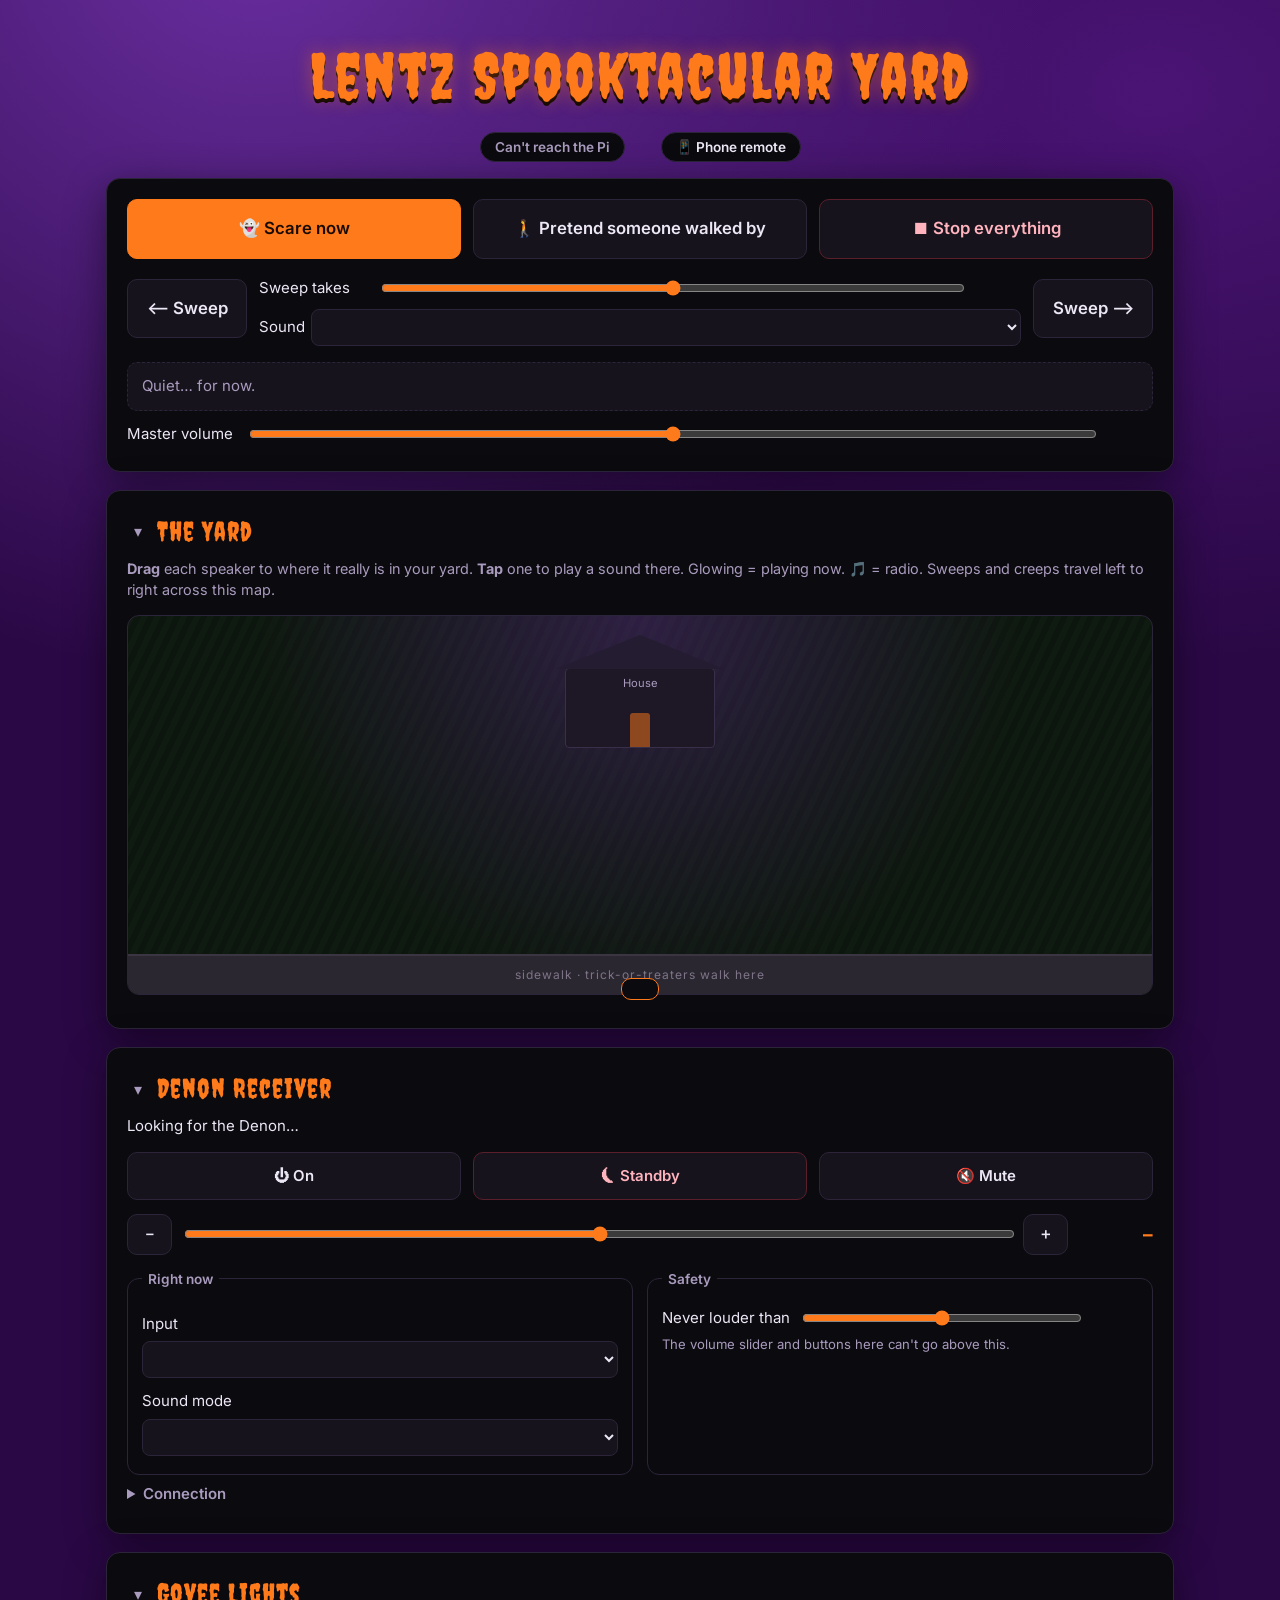
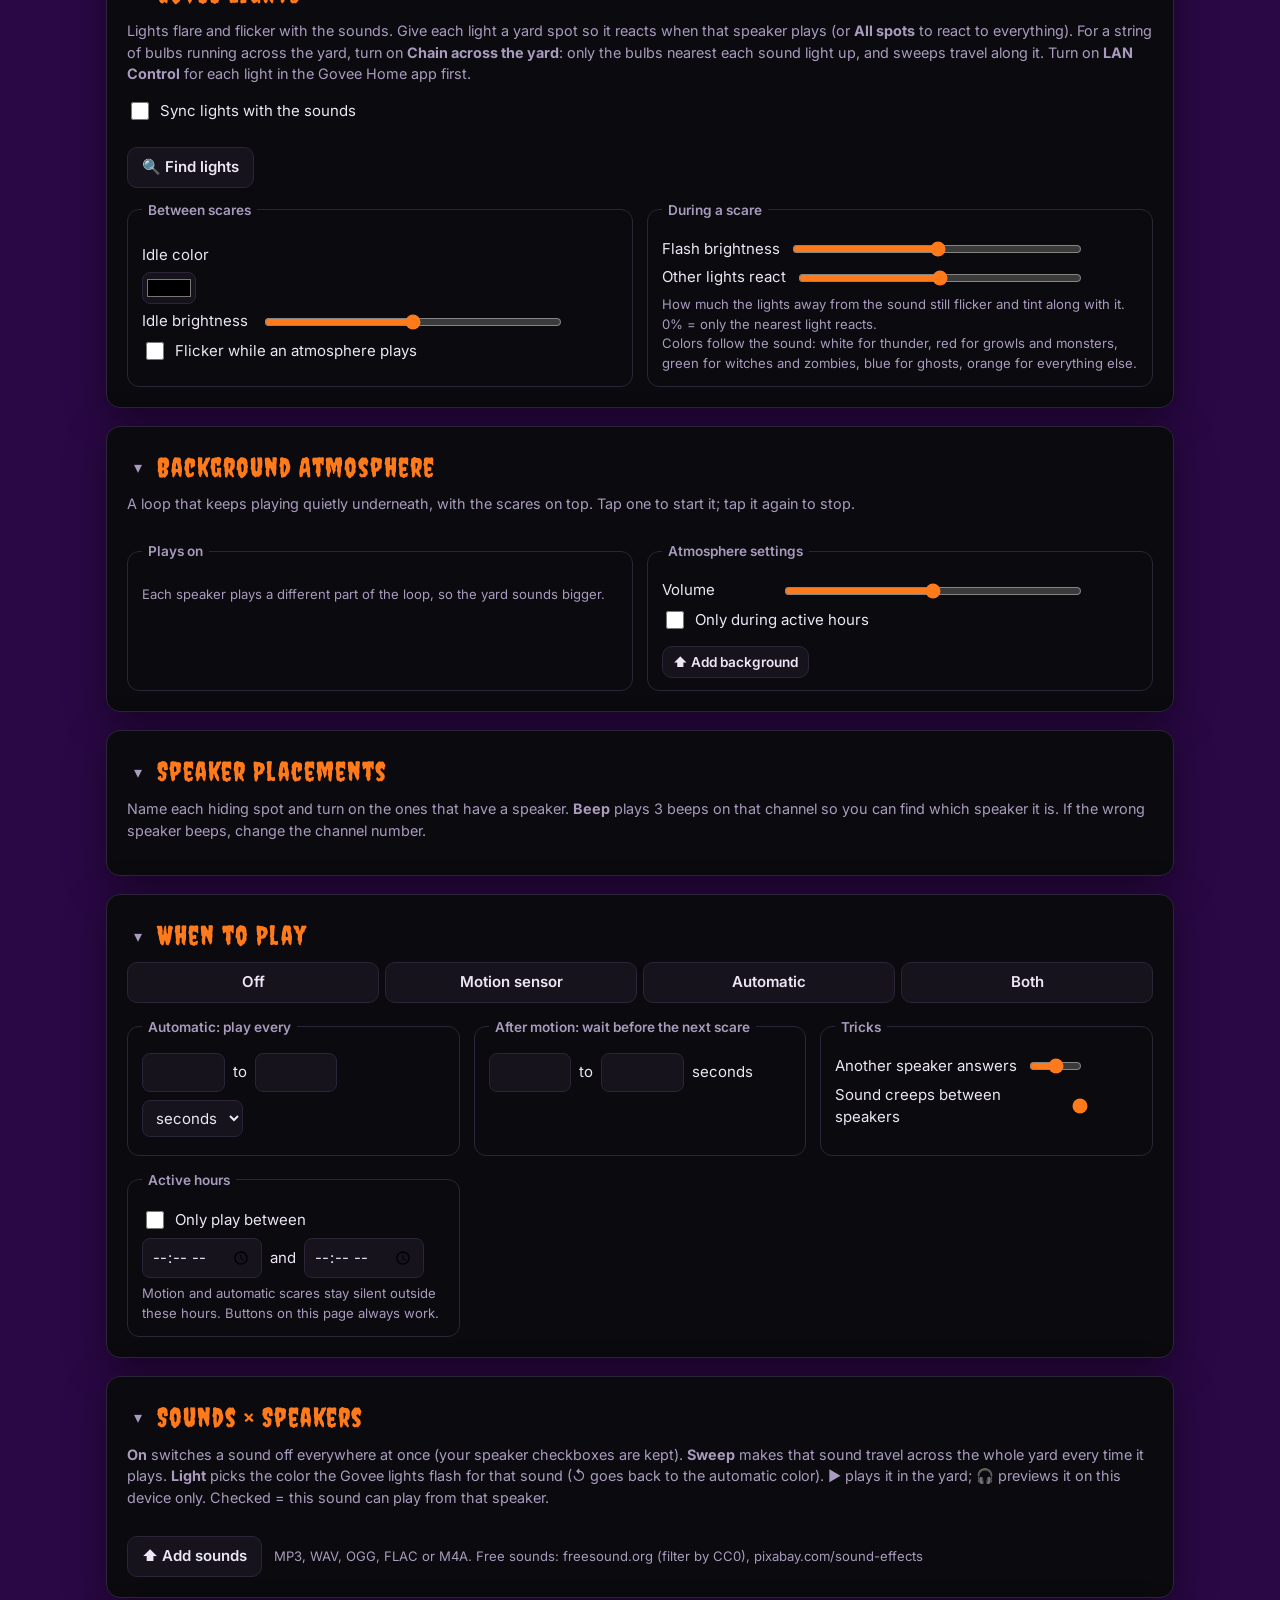
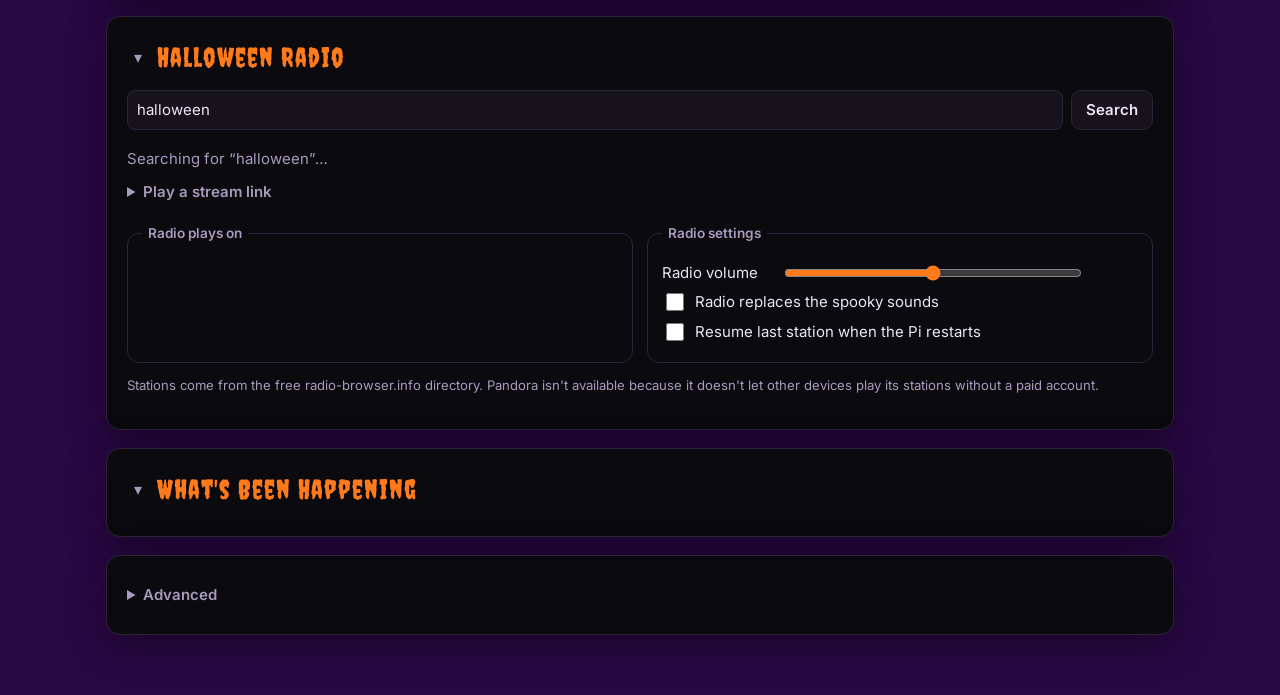
==== static/index.html @ cd88e167 "Lights: every light ripples with each sound; pick a light color per sound - Other lights react (defa" ====
<!doctype html>
<html lang="en">
<head>
<meta charset="utf-8">
<meta name="viewport" content="width=device-width, initial-scale=1">
<meta name="theme-color" content="#2a0845">
<title>Lentz Spooktacular Yard</title>
<meta name="apple-mobile-web-app-capable" content="yes">
<meta name="mobile-web-app-capable" content="yes">
<meta name="apple-mobile-web-app-status-bar-style" content="black-translucent">
<meta name="apple-mobile-web-app-title" content="Spooktacular">
<link rel="manifest" href="/manifest.webmanifest">
<link rel="icon" type="image/png" href="/static/icons/icon-192.png">
<link rel="apple-touch-icon" href="/static/icons/apple-touch-icon.png">
<link rel="preconnect" href="https://fonts.googleapis.com">
<link href="https://fonts.googleapis.com/css2?family=Creepster&family=Inter:wght@400;500;600;700&display=swap" rel="stylesheet">
<link rel="stylesheet" href="/static/style.css">
</head>
<body>
<header class="top">
  <h1>Lentz Spooktacular Yard</h1>
  <div class="status-row">
    <span id="pill" class="pill">Connecting…</span>
    <span id="clock" class="muted"></span>
    <span id="saveState" class="save-state"></span>
    <a href="/remote" class="pill" style="text-decoration:none;color:var(--text)">📱 Phone remote</a>
  </div>
</header>

<main>
  <!-- Big controls -->
  <section class="panel controls">
    <div class="big-buttons">
      <button class="btn big pumpkin" id="scareBtn">👻 Scare now</button>
      <button class="btn big" id="motionBtn">🚶 Pretend someone walked by</button>
      <button class="btn big danger" id="stopBtn">⏹ Stop everything</button>
    </div>
    <div class="sweep-row">
      <button class="btn big" id="sweepRtl" title="One sound travels across every speaker, last to first">⟵ Sweep</button>
      <div class="sweep-opts">
        <label class="slider-row"><span>Sweep takes</span><input type="range" id="sweepSecs" min="2" max="30" step="1"><output id="sweepSecsOut"></output></label>
        <label class="field sweep-sound">Sound <select id="sweepSound"></select></label>
      </div>
      <button class="btn big" id="sweepLtr" title="One sound travels across every speaker, first to last">Sweep ⟶</button>
    </div>
    <div class="now" id="nowPlaying">Quiet… for now.</div>
    <div id="audioError" class="alert hidden"></div>
    <label class="slider-row">
      <span>Master volume</span>
      <input type="range" id="master" min="0" max="1" step="0.01">
      <output id="masterOut"></output>
    </label>
  </section>

  <!-- Yard map -->
  <section class="panel">
    <h2>The Yard</h2>
    <p class="hint"><b>Drag</b> each speaker to where it really is in your yard. <b>Tap</b> one to play a sound there. Glowing = playing now. 🎵 = radio. Sweeps and creeps travel left to right across this map.</p>
    <div class="yard" id="yard">
      <div class="house"><div class="roof"></div><div class="door"></div><span>House</span></div>
      <div class="sidewalk">sidewalk · trick-or-treaters walk here</div>
    </div>
    <p class="muted small" id="sweepOrder"></p>
  </section>

  <!-- Denon -->
  <section class="panel">
    <h2>Denon Receiver</h2>
    <div class="denon-status" id="denonStatus">Looking for the Denon…</div>
    <div class="big-buttons denon-buttons">
      <button class="btn" data-denon="on">⏻ On</button>
      <button class="btn danger" data-denon="standby">⏾ Standby</button>
      <button class="btn" data-denon="mute" id="denonMute">🔇 Mute</button>
    </div>
    <div class="denon-volume">
      <button class="btn" data-denon="nudge" data-value="-2">－</button>
      <input type="range" id="denonVol" min="-80" step="0.5">
      <button class="btn" data-denon="nudge" data-value="2">＋</button>
      <output id="denonVolOut">–</output>
    </div>
    <div class="grid2">
      <fieldset>
        <legend>Right now</legend>
        <label class="field">Input <select id="denonInput"></select></label>
        <label class="field">Sound mode <select id="denonMode"></select></label>
      </fieldset>
      <fieldset>
        <legend>Safety</legend>
        <label class="slider-row"><span>Never louder than</span><input type="range" id="denonMax" min="-60" max="0" step="1"><output id="denonMaxOut"></output></label>
        <div class="muted small">The volume slider and buttons here can't go above this.</div>
      </fieldset>
    </div>
    <details>
      <summary>Connection</summary>
      <div class="radio-search">
        <input type="text" id="denonHost" placeholder="10.42.0.x" spellcheck="false">
        <button class="btn" data-denon="find">🔍 Find Denon</button>
      </div>
      <p class="muted small">The Denon is connected by Ethernet cable to the Pi, which shares its Wi-Fi with it. To turn it on from standby, set the Denon's <b>Network Standby</b> (Setup → Network) to <b>On</b>.</p>
    </details>
  </section>

  <!-- Govee lights -->
  <section class="panel">
    <h2>Govee Lights</h2>
    <p class="hint">Lights flare and flicker with the sounds. Give each light a yard spot so it reacts when that speaker plays (or <b>All spots</b> to react to everything). For a string of bulbs running across the yard, turn on <b>Chain across the yard</b>: only the bulbs nearest each sound light up, and sweeps travel along it. Turn on <b>LAN Control</b> for each light in the Govee Home app first.</p>
    <label class="toggle"><input type="checkbox" id="lightsOn"><span>Sync lights with the sounds</span></label>
    <div class="lights" id="lightsList"></div>
    <button class="btn" id="lightsFind">🔍 Find lights</button>
    <div class="grid2 radio-settings">
      <fieldset>
        <legend>Between scares</legend>
        <label class="field">Idle color <input type="color" id="lightsIdleColor"></label>
        <label class="slider-row"><span>Idle brightness</span><input type="range" id="lightsIdle" min="0" max="100" step="1"><output id="lightsIdleOut"></output></label>
        <label class="toggle"><input type="checkbox" id="lightsFlicker"><span>Flicker while an atmosphere plays</span></label>
      </fieldset>
      <fieldset>
        <legend>During a scare</legend>
        <label class="slider-row"><span>Flash brightness</span><input type="range" id="lightsFlash" min="1" max="100" step="1"><output id="lightsFlashOut"></output></label>
        <label class="slider-row"><span>Other lights react</span><input type="range" id="lightsRipple" min="0" max="1" step="0.05"><output id="lightsRippleOut"></output></label>
        <div class="muted small">How much the lights away from the sound still flicker and tint along with it. 0% = only the nearest light reacts.</div>
        <div class="muted small">Colors follow the sound: white for thunder, red for growls and monsters, green for witches and zombies, blue for ghosts, orange for everything else.</div>
      </fieldset>
    </div>
  </section>

  <!-- Background atmosphere -->
  <section class="panel">
    <h2>Background Atmosphere</h2>
    <p class="hint">A loop that keeps playing quietly underneath, with the scares on top. Tap one to start it; tap it again to stop.</p>
    <div class="atmos" id="atmos"></div>
    <div class="grid2 radio-settings">
      <fieldset>
        <legend>Plays on</legend>
        <div class="chips" id="atmosSpots"></div>
        <div class="muted small">Each speaker plays a different part of the loop, so the yard sounds bigger.</div>
      </fieldset>
      <fieldset>
        <legend>Atmosphere settings</legend>
        <label class="slider-row"><span>Volume</span><input type="range" id="atmosVol" min="0" max="1" step="0.01"><output id="atmosVolOut"></output></label>
        <label class="toggle"><input type="checkbox" id="atmosHours"><span>Only during active hours</span></label>
        <div class="upload">
          <label class="btn small" for="atmosFile">⬆ Add background</label>
          <input type="file" id="atmosFile" accept="audio/*,.wav,.mp3,.ogg,.flac,.m4a" multiple hidden>
        </div>
      </fieldset>
    </div>
  </section>

  <!-- Placements -->
  <section class="panel">
    <h2>Speaker Placements</h2>
    <p class="hint">Name each hiding spot and turn on the ones that have a speaker. <b>Beep</b> plays 3 beeps on that channel so you can find which speaker it is. If the wrong speaker beeps, change the channel number.</p>
    <div class="cards" id="placements"></div>
  </section>

  <!-- Timing -->
  <section class="panel">
    <h2>When to Play</h2>
    <div class="segmented" id="mode">
      <button data-mode="off">Off</button>
      <button data-mode="motion">Motion sensor</button>
      <button data-mode="auto">Automatic</button>
      <button data-mode="both">Both</button>
    </div>
    <p class="hint" id="modeHint"></p>
    <div class="grid2">
      <fieldset>
        <legend>Automatic: play every</legend>
        <div class="range-pair">
          <input type="number" id="autoMin" min="1"> to <input type="number" id="autoMax" min="1">
          <select id="autoUnit"><option value="1">seconds</option><option value="60">minutes</option></select>
        </div>
        <div class="muted small" id="nextAuto"></div>
      </fieldset>
      <fieldset>
        <legend>After motion: wait before the next scare</legend>
        <div class="range-pair">
          <input type="number" id="coolMin" min="1"> to <input type="number" id="coolMax" min="1"> seconds
        </div>
        <div class="muted small" id="sensorInfo"></div>
      </fieldset>
      <fieldset>
        <legend>Tricks</legend>
        <label class="slider-row"><span>Another speaker answers</span><input type="range" id="answer" min="0" max="1" step="0.05"><output id="answerOut"></output></label>
        <label class="slider-row"><span>Sound creeps between speakers</span><input type="range" id="creep" min="0" max="1" step="0.05"><output id="creepOut"></output></label>
      </fieldset>
      <fieldset>
        <legend>Active hours</legend>
        <label class="toggle"><input type="checkbox" id="hoursOn"><span>Only play between</span></label>
        <div class="range-pair"><input type="time" id="hoursStart"> and <input type="time" id="hoursEnd"></div>
        <div class="muted small">Motion and automatic scares stay silent outside these hours. Buttons on this page always work.</div>
      </fieldset>
    </div>
  </section>

  <!-- Sound matrix -->
  <section class="panel">
    <h2>Sounds × Speakers</h2>
    <p class="hint"><b>On</b> switches a sound off everywhere at once (your speaker checkboxes are kept). <b>Sweep</b> makes that sound travel across the whole yard every time it plays. <b>Light</b> picks the color the Govee lights flash for that sound (↺ goes back to the automatic color). ▶ plays it in the yard; 🎧 previews it on this device only. Checked = this sound can play from that speaker.</p>
    <div class="table-wrap"><table class="matrix" id="matrix"></table></div>
    <div class="upload">
      <label class="btn" for="fileInput">⬆ Add sounds</label>
      <input type="file" id="fileInput" accept="audio/*,.wav,.mp3,.ogg,.flac,.m4a" multiple hidden>
      <span class="muted small">MP3, WAV, OGG, FLAC or M4A. Free sounds: freesound.org (filter by CC0), pixabay.com/sound-effects</span>
    </div>
  </section>

  <!-- Radio -->
  <section class="panel">
    <h2>Halloween Radio</h2>
    <div class="radio-now" id="radioNow"></div>
    <div class="radio-search">
      <input type="search" id="radioQuery" placeholder="Search stations, e.g. halloween" value="halloween">
      <button class="btn" id="radioSearchBtn">Search</button>
    </div>
    <div class="chips" id="radioTags"></div>
    <div class="stations" id="stations"></div>
    <details>
      <summary>Play a stream link</summary>
      <div class="radio-search">
        <input type="url" id="radioUrl" placeholder="https://… (an .mp3, .aac or .m3u8 stream link)">
        <button class="btn" id="radioUrlBtn">Play</button>
      </div>
    </details>
    <div class="grid2 radio-settings">
      <fieldset>
        <legend>Radio plays on</legend>
        <div class="chips" id="radioSpots"></div>
      </fieldset>
      <fieldset>
        <legend>Radio settings</legend>
        <label class="slider-row"><span>Radio volume</span><input type="range" id="radioVol" min="0" max="1" step="0.01"><output id="radioVolOut"></output></label>
        <label class="toggle"><input type="checkbox" id="radioOverride"><span>Radio replaces the spooky sounds</span></label>
        <label class="toggle"><input type="checkbox" id="radioAutoplay"><span>Resume last station when the Pi restarts</span></label>
      </fieldset>
    </div>
    <p class="muted small">Stations come from the free radio-browser.info directory. Pandora isn't available because it doesn't let other devices play its stations without a paid account.</p>
  </section>

  <!-- Log -->
  <section class="panel">
    <h2>What's Been Happening</h2>
    <ul class="log" id="log"></ul>
  </section>

  <section class="panel">
    <details>
      <summary>Advanced</summary>
      <label class="field">Audio device <input id="device" spellcheck="false"></label>
      <p class="muted small">Default <code>hdmi:CARD=vc4hdmi0,DEV=0</code> is the Pi 4's HDMI port next to the power port. Use <code>hdmi:CARD=vc4hdmi1,DEV=0</code> for the other HDMI port.</p>
    </details>
  </section>
</main>

<div id="toast" class="toast"></div>
<script src="/static/collapse.js"></script>
<script src="/static/app.js"></script>
</body>
</html>
---- static/style.css ----
:root {
  --purple-1: #2a0845;
  --purple-2: #4a1475;
  --purple-3: #6b2fa3;
  --black: #0b0a0f;
  --black-2: #16131d;
  --line: #2c2438;
  --text: #ece6f5;
  --muted: #a99bbd;
  --pumpkin: #ff7a1a;
  --slime: #9dff5c;
  --blood: #e0334c;
  --radius: 14px;
}

* { box-sizing: border-box; }

html { background: var(--purple-1); }

body {
  margin: 0;
  min-height: 100vh;
  color: var(--text);
  font: 15px/1.5 Inter, system-ui, -apple-system, sans-serif;
  background:
    radial-gradient(ellipse at 20% -10%, var(--purple-3) 0%, transparent 55%),
    radial-gradient(ellipse at 90% 10%, var(--purple-2) 0%, transparent 50%),
    var(--purple-1);
  background-attachment: fixed;
}

.top { text-align: center; padding: 28px 16px 8px; }
h1 {
  font-family: Creepster, "Chiller", fantasy;
  font-weight: 400;
  font-size: clamp(2.2rem, 7vw, 4rem);
  letter-spacing: 2px;
  margin: 0;
  color: var(--pumpkin);
  text-shadow: 0 0 18px rgba(255, 122, 26, .45), 0 4px 0 #000;
}
h2 {
  font-family: Creepster, "Chiller", fantasy;
  font-weight: 400;
  letter-spacing: 1px;
  font-size: 1.7rem;
  margin: 0 0 6px;
  color: var(--pumpkin);
}
.status-row { display: flex; gap: 12px; justify-content: center; align-items: center; margin-top: 8px; }
.pill {
  padding: 4px 14px; border-radius: 999px; font-weight: 600; font-size: .85rem;
  background: var(--black); border: 1px solid var(--line);
}
.pill.armed { color: var(--slime); border-color: var(--slime); box-shadow: 0 0 12px rgba(157, 255, 92, .3); }
.pill.playing { color: var(--pumpkin); border-color: var(--pumpkin); }
.pill.radio { color: #8ad8ff; border-color: #8ad8ff; }
.pill.sleep { color: var(--muted); }

main { max-width: 1100px; margin: 0 auto; padding: 8px 16px 60px; display: grid; gap: 18px; }

.panel {
  background: var(--black);
  border: 1px solid var(--line);
  border-radius: var(--radius);
  padding: 20px;
  box-shadow: 0 10px 40px rgba(0, 0, 0, .45);
  min-width: 0;
}

.hint { color: var(--muted); margin: 0 0 14px; font-size: .9rem; }
.muted { color: var(--muted); }
.small { font-size: .82rem; }
.hidden { display: none !important; }
code { background: var(--black-2); padding: 1px 5px; border-radius: 4px; }

/* Buttons */
.btn, .segmented button, .chip {
  font: inherit; color: var(--text); cursor: pointer;
  background: var(--black-2); border: 1px solid var(--line);
  border-radius: 10px; padding: 8px 14px; font-weight: 600;
  transition: transform .08s, border-color .15s, background .15s;
  display: inline-flex; align-items: center; gap: 6px; justify-content: center;
}
.btn:hover, .chip:hover, .segmented button:hover { border-color: var(--purple-3); }
.btn:active { transform: scale(.97); }
.btn.big { padding: 16px 18px; font-size: 1.05rem; flex: 1 1 200px; }
.btn.pumpkin { background: var(--pumpkin); color: #1a0b00; border-color: var(--pumpkin); }
.btn.pumpkin:hover { background: #ff9140; }
.btn.danger { color: #ffb3bd; border-color: #5a1f2a; }
.btn.small { padding: 5px 10px; font-size: .85rem; }

.big-buttons { display: flex; flex-wrap: wrap; gap: 12px; }
.now {
  margin: 16px 0 12px; padding: 12px 14px; border-radius: 10px;
  background: var(--black-2); border: 1px dashed var(--line); color: var(--muted);
}
.now.on { color: var(--pumpkin); border-color: var(--pumpkin); border-style: solid; }
.alert { padding: 10px 14px; border-radius: 10px; background: #3a0d16; color: #ffc2cb; border: 1px solid var(--blood); margin-bottom: 12px; }

/* Sliders & inputs */
input[type=range] { accent-color: var(--pumpkin); width: 100%; }
.slider-row { display: grid; grid-template-columns: minmax(110px, auto) 1fr 3.2em; align-items: center; gap: 10px; margin: 6px 0; }
.slider-row output { text-align: right; font-variant-numeric: tabular-nums; color: var(--muted); }
input[type=number], input[type=time], input[type=search], input[type=url], input[type=text], select, .field input {
  font: inherit; color: var(--text); background: var(--black-2);
  border: 1px solid var(--line); border-radius: 8px; padding: 7px 9px; min-width: 0;
}
input[type=number] { width: 5.5em; }
input:focus, select:focus { outline: 2px solid var(--purple-3); outline-offset: 1px; }
fieldset { border: 1px solid var(--line); border-radius: 12px; padding: 12px 14px; margin: 0; min-width: 0; }
legend { padding: 0 6px; color: var(--muted); font-weight: 600; font-size: .85rem; }
.range-pair { display: flex; flex-wrap: wrap; align-items: center; gap: 8px; margin: 4px 0 6px; }
.toggle { display: flex; align-items: center; gap: 8px; margin: 6px 0; cursor: pointer; }
.toggle input { accent-color: var(--slime); width: 18px; height: 18px; }
.field { display: grid; gap: 6px; margin: 12px 0 6px; }
.grid2 { display: grid; grid-template-columns: repeat(auto-fit, minmax(280px, 1fr)); gap: 14px; }

.segmented { display: flex; flex-wrap: wrap; gap: 6px; margin: 6px 0 10px; }
.segmented button { flex: 1 1 120px; }
.segmented button.on { background: var(--pumpkin); color: #1a0b00; border-color: var(--pumpkin); }

/* Yard */
.yard {
  position: relative; height: 380px; border-radius: 12px; overflow: hidden;
  background:
    radial-gradient(circle at 50% 0%, rgba(107, 47, 163, .35), transparent 60%),
    repeating-linear-gradient(115deg, #0f1a10 0 6px, #0d160e 6px 12px);
  border: 1px solid var(--line);
}
.house { position: absolute; left: 50%; top: 52px; transform: translateX(-50%); width: 150px; height: 80px;
  background: #1d1726; border: 1px solid #3a2f4a; border-radius: 4px; display: grid; place-items: start center; padding-top: 6px; }
.house span { font-size: .7rem; color: var(--muted); }
.house .roof { position: absolute; top: -34px; left: -10px; right: -10px; height: 34px;
  background: #241c30; clip-path: polygon(50% 0, 100% 100%, 0 100%); }
.house .door { position: absolute; bottom: 0; left: 50%; transform: translateX(-50%); width: 20px; height: 34px; background: var(--pumpkin); opacity: .5; border-radius: 3px 3px 0 0; }
.sidewalk { position: absolute; left: 0; right: 0; bottom: 0; height: 40px; background: #2b2730;
  border-top: 2px solid #3a3540; color: #7d7488; font-size: .75rem; display: grid; place-items: center; letter-spacing: 1px; }
.spot {
  position: absolute; transform: translate(-50%, -50%); width: 92px; text-align: center; cursor: grab;
  touch-action: none; user-select: none; -webkit-user-select: none;
  background: none; border: 0; color: var(--text); font: inherit; padding: 0;
}
.spot .dot {
  width: 46px; height: 46px; margin: 0 auto 4px; border-radius: 50%;
  display: grid; place-items: center; font-weight: 700; font-size: 1.1rem;
  background: var(--black); border: 2px solid var(--purple-3); transition: box-shadow .2s, border-color .2s;
}
.spot .label { font-size: .78rem; line-height: 1.2; text-shadow: 0 1px 2px #000; }
.spot.off { opacity: .35; }
.spot.dragging { cursor: grabbing; z-index: 5; }
.spot.dragging .dot { border-color: var(--slime); box-shadow: 0 0 16px rgba(157, 255, 92, .5); }
.spot.playing .dot { border-color: var(--pumpkin); color: var(--pumpkin); animation: glow 0.9s ease-in-out infinite alternate; }
.spot.radio .dot::after { content: "🎵"; position: absolute; font-size: .8rem; transform: translate(18px, -18px); }
@keyframes glow { from { box-shadow: 0 0 8px var(--pumpkin); } to { box-shadow: 0 0 28px 6px var(--pumpkin); } }

/* Placement cards */
.cards { display: grid; grid-template-columns: repeat(auto-fill, minmax(230px, 1fr)); gap: 12px; }
.card { background: var(--black-2); border: 1px solid var(--line); border-radius: 12px; padding: 12px; display: grid; gap: 8px; }
.card.off { opacity: .6; }
.card.playing { border-color: var(--pumpkin); }
.card-head { display: flex; align-items: center; gap: 8px; }
.card-head .num { width: 26px; height: 26px; flex: none; border-radius: 50%; display: grid; place-items: center;
  background: var(--purple-2); font-weight: 700; font-size: .85rem; }
.card-head input { flex: 1; font-weight: 600; }
.card .meta { display: flex; align-items: center; justify-content: space-between; gap: 8px; font-size: .82rem; color: var(--muted); }
.card .meta select { padding: 4px 6px; }
.card .actions { display: flex; gap: 6px; }
.card .actions .btn { flex: 1; }

/* Matrix */
.table-wrap { overflow-x: auto; }
.matrix { border-collapse: collapse; width: 100%; min-width: 560px; }
.matrix th, .matrix td { padding: 7px 6px; border-bottom: 1px solid var(--line); text-align: center; }
.matrix th { font-size: .75rem; color: var(--muted); font-weight: 600; vertical-align: bottom; }
.matrix th.off { opacity: .45; }
.matrix td.name { text-align: left; white-space: nowrap; }
.matrix td.name small { color: var(--muted); margin-left: 4px; }
.matrix input { accent-color: var(--pumpkin); width: 18px; height: 18px; cursor: pointer; }
.matrix tr.playing td.name { color: var(--pumpkin); }
.matrix tr.sound-off td.name { color: var(--muted); text-decoration: line-through; }
.matrix tr.sound-off td:not(.name):not(.onoff) { opacity: .3; }

/* on/off switch */
.switch { position: relative; display: inline-block; width: 40px; height: 22px; cursor: pointer; vertical-align: middle; }
.switch input { position: absolute; opacity: 0; width: 100%; height: 100%; margin: 0; cursor: pointer; }
.switch span { position: absolute; inset: 0; border-radius: 999px; background: #3a2f4a; transition: background .15s; pointer-events: none; }
.switch span::after { content: ""; position: absolute; top: 3px; left: 3px; width: 16px; height: 16px; border-radius: 50%; background: #cfc6dc; transition: transform .15s; }
.switch input:checked + span { background: var(--slime); }
.switch.sweep input:checked + span { background: var(--pumpkin); }
.matrix .light-color { white-space: nowrap; }
.matrix .light-color input[type=color] { width: 34px; height: 24px; padding: 1px; vertical-align: middle; cursor: pointer; }
.matrix .reset-color { font-size: .9rem; padding: 0 4px; }
.switch input:checked + span::after { transform: translateX(18px); background: #10200a; }
.switch input:focus-visible + span { outline: 2px solid var(--purple-3); outline-offset: 2px; }
.icon-btn { background: none; border: 0; color: var(--muted); cursor: pointer; font-size: 1rem; padding: 2px 6px; }
.icon-btn:hover { color: var(--text); }
.preview-btn.previewing { color: var(--slime); text-shadow: 0 0 8px rgba(157, 255, 92, .7); opacity: 1 !important; }
.atmos-tile .pv { position: absolute; top: 4px; left: 6px; font-size: .85rem; opacity: .6; cursor: pointer; }
.atmos-tile .pv:hover { opacity: 1; }
.upload { display: flex; flex-wrap: wrap; align-items: center; gap: 12px; margin-top: 14px; }

/* Radio */
.radio-now { margin-bottom: 12px; }
.radio-now .live { display: flex; flex-wrap: wrap; align-items: center; gap: 10px; padding: 12px 14px; border-radius: 10px;
  background: #0d1a24; border: 1px solid #275a7a; color: #bfe9ff; }
.radio-now .live b { flex: 1; min-width: 160px; }
.radio-search { display: flex; gap: 8px; margin: 8px 0; }
.radio-search input { flex: 1; }
.chips { display: flex; flex-wrap: wrap; gap: 6px; margin: 6px 0; }
.chip { padding: 4px 12px; border-radius: 999px; font-size: .85rem; font-weight: 500; }
.chip.on { background: var(--purple-2); border-color: var(--purple-3); }
.stations { display: grid; gap: 6px; margin: 10px 0; max-height: 340px; overflow-y: auto; }
.station { display: flex; align-items: center; gap: 10px; padding: 8px 10px; border-radius: 10px; background: var(--black-2); border: 1px solid var(--line); }
.station .info { flex: 1; min-width: 0; }
.station .info b { display: block; overflow: hidden; text-overflow: ellipsis; white-space: nowrap; }
.station .info span { display: block; font-size: .75rem; color: var(--muted); overflow: hidden; text-overflow: ellipsis; white-space: nowrap; }
details summary { cursor: pointer; color: var(--muted); font-weight: 600; margin: 8px 0; }
.radio-settings { margin-top: 12px; }

.save-state { font-size: .82rem; color: var(--slime); opacity: 0; transition: opacity .3s; }
.save-state.show { opacity: 1; }
.save-state.bad { color: #ffb3bd; }

/* Collapsible sections */
h2.collapsible { cursor: pointer; display: flex; align-items: center; gap: 8px; user-select: none; -webkit-user-select: none; }
.collapse-toggle {
  flex: none; width: 22px; height: 22px; padding: 0; border: 0; background: none; cursor: pointer;
  color: var(--muted); font: 700 1rem/1 Inter, system-ui, sans-serif; transition: transform .15s;
}
.collapse-toggle::before { content: "▾"; }
.panel.collapsed .collapse-toggle { transform: rotate(-90deg); }
.panel.collapsed .panel-body { display: none; }
.panel.collapsed h2, .panel.collapsed .r-head { margin-bottom: 0; }

/* Sweep */
.sweep-row { display: grid; grid-template-columns: auto 1fr auto; gap: 12px; align-items: center; margin-top: 12px; }
.sweep-row .btn.big { flex: none; min-width: 120px; }
.sweep-opts { display: grid; gap: 4px; min-width: 0; }
.sweep-sound { grid-template-columns: auto 1fr; align-items: center; margin: 0; }
@media (max-width: 600px) {
  .sweep-row { grid-template-columns: 1fr 1fr; }
  .sweep-opts { grid-column: 1 / -1; grid-row: 1; }
}

/* Govee lights */
.lights { display: grid; gap: 8px; margin: 12px 0; }
.light-row { display: grid; grid-template-columns: auto 1fr auto auto auto; gap: 10px; align-items: center;
  padding: 10px 12px; border-radius: 10px; background: var(--black-2); border: 1px solid var(--line); }
.light-row .bulb { font-size: 1.3rem; }
.light-row .meta { font-size: .75rem; color: var(--muted); }
.light-row input[type=text] { width: 100%; font-weight: 600; }
.light-row.off { opacity: .5; }
.light-row .chain-opts { grid-column: 1 / -1; display: grid; gap: 4px; font-size: .88rem; }
.light-row .chain-detail { display: flex; flex-wrap: wrap; gap: 14px; align-items: center; padding-left: 26px; }
.light-row .chain-detail input[type=number] { width: 4.5em; }
.light-row select:disabled { opacity: .4; }
input[type=color] { width: 54px; height: 32px; padding: 2px; border-radius: 8px; border: 1px solid var(--line); background: var(--black-2); }
@media (max-width: 600px) {
  .light-row { grid-template-columns: auto 1fr auto; }
  .light-row select { grid-column: 2 / -1; }
}

/* Background atmosphere */
.atmos { display: grid; grid-template-columns: repeat(auto-fill, minmax(140px, 1fr)); gap: 10px; }
.atmos-tile {
  position: relative; display: grid; gap: 4px; place-items: center; text-align: center;
  padding: 16px 8px; min-height: 104px; border-radius: 12px; cursor: pointer;
  background: var(--black-2); border: 1px solid var(--line); color: var(--text); font: inherit; font-weight: 600;
}
.atmos-tile .ico { font-size: 2rem; line-height: 1; }
.atmos-tile:hover { border-color: var(--purple-3); }
.atmos-tile.on { border-color: var(--slime); box-shadow: 0 0 18px rgba(157, 255, 92, .25); }
.atmos-tile.on::after { content: "● playing"; font-size: .7rem; color: var(--slime); font-weight: 600; }
.atmos-tile.waiting::after { content: "waiting for active hours"; font-size: .7rem; color: var(--muted); font-weight: 500; }
.atmos-tile .del { position: absolute; top: 4px; right: 6px; font-size: .8rem; opacity: 0; }
.atmos-tile:hover .del { opacity: .7; }

/* Denon */
.denon-status { display: flex; flex-wrap: wrap; gap: 8px; margin: 4px 0 14px; }
.denon-status .tag { padding: 4px 12px; border-radius: 999px; background: var(--black-2); border: 1px solid var(--line); font-size: .85rem; }
.denon-status .tag.good { color: var(--slime); border-color: rgba(157, 255, 92, .5); }
.denon-status .tag.bad { color: #ffb3bd; border-color: #5a1f2a; }
.denon-buttons .btn { flex: 1 1 120px; padding: 12px; }
.denon-volume { display: grid; grid-template-columns: auto 1fr auto 5em; gap: 10px; align-items: center; margin: 14px 0; }
.denon-volume output { text-align: right; font-size: 1.2rem; font-weight: 700; color: var(--pumpkin); font-variant-numeric: tabular-nums; }
.field select { font: inherit; }

/* Log */
.log { list-style: none; margin: 0; padding: 0; max-height: 260px; overflow-y: auto; font-size: .88rem; }
.log li { padding: 5px 0; border-bottom: 1px solid var(--black-2); display: flex; gap: 10px; }
.log time { color: var(--muted); font-variant-numeric: tabular-nums; flex: none; }

.toast { position: fixed; left: 50%; bottom: 20px; transform: translate(-50%, 120px); background: var(--black);
  border: 1px solid var(--pumpkin); color: var(--text); padding: 10px 18px; border-radius: 10px; transition: transform .25s; z-index: 10; max-width: calc(100% - 32px); }
.toast.show { transform: translate(-50%, 0); }

@media (max-width: 600px) {
  .panel { padding: 16px; }
  .yard { height: 420px; }
  .spot { width: 74px; }
  .spot .dot { width: 40px; height: 40px; }
  .slider-row { grid-template-columns: 1fr 3em; }
  .slider-row span { grid-column: 1 / -1; }
}
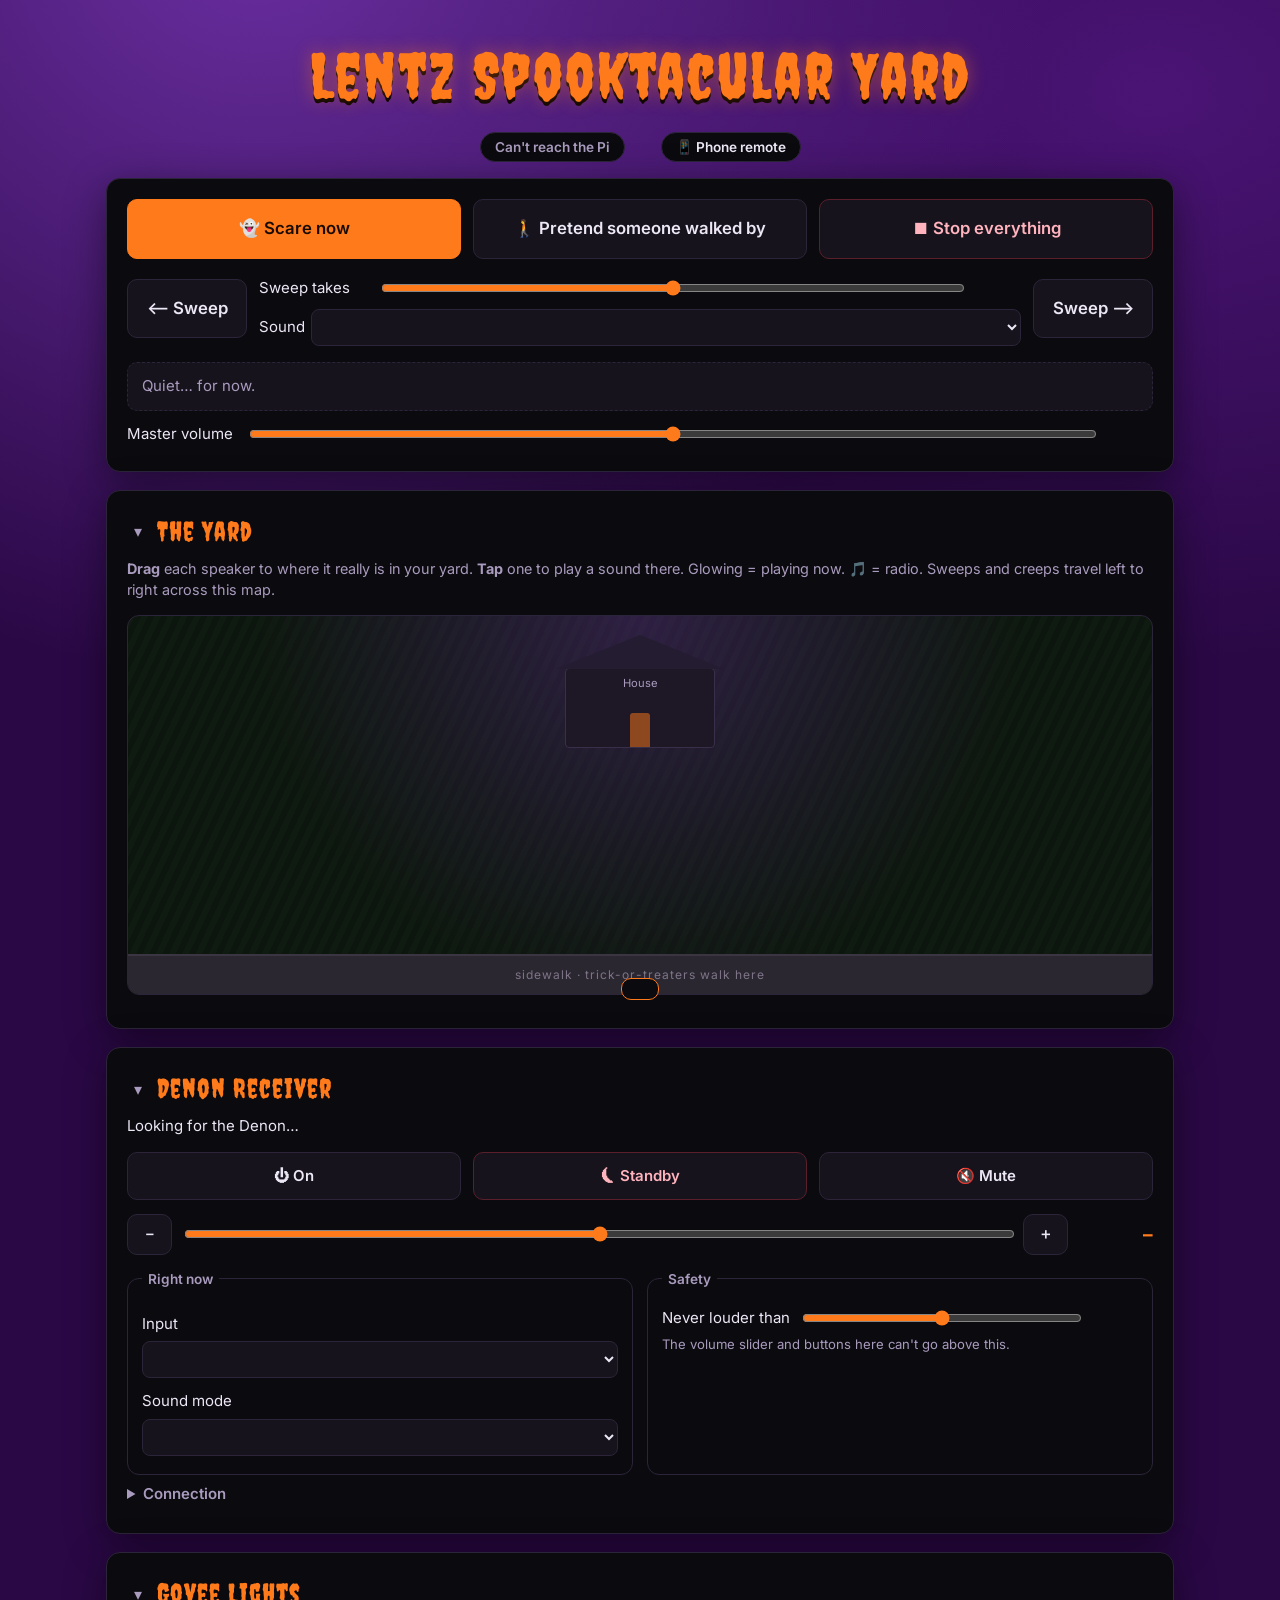
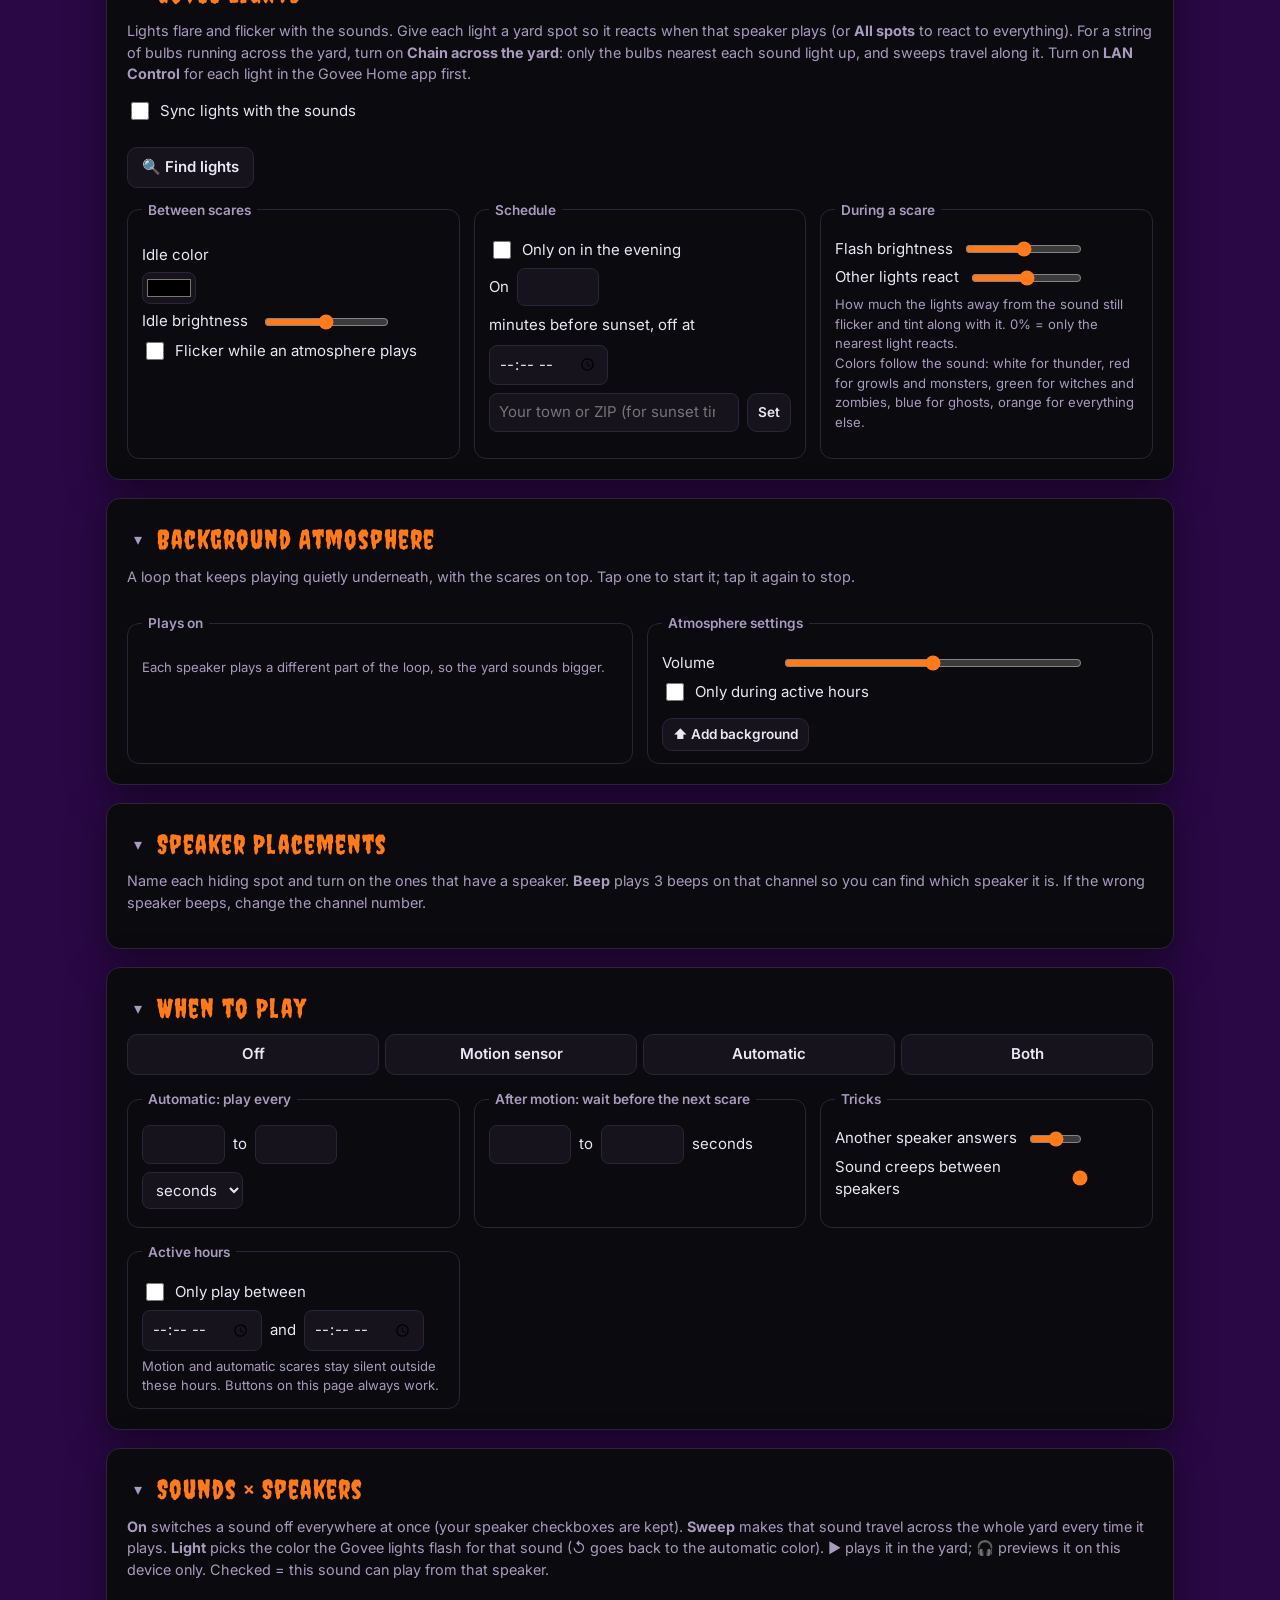
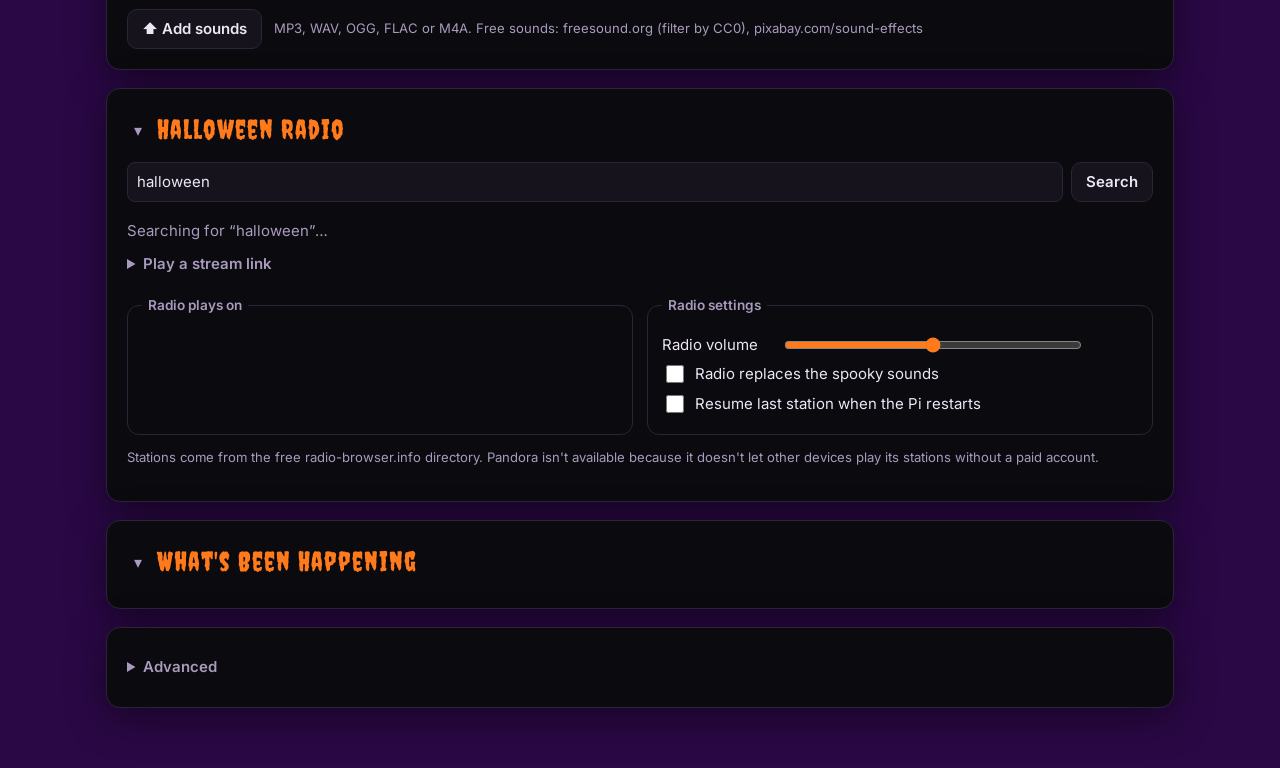
==== commit c5133014: "Lights schedule: on before sunset, off at a set time - sun.py: local sunset times (NOAA sunrise equa" ====
--- a/static/index.html
+++ b/static/index.html
@@ -114,6 +114,17 @@
         <label class="slider-row"><span>Idle brightness</span><input type="range" id="lightsIdle" min="0" max="100" step="1"><output id="lightsIdleOut"></output></label>
         <label class="toggle"><input type="checkbox" id="lightsFlicker"><span>Flicker while an atmosphere plays</span></label>
       </fieldset>
+      <fieldset class="lights-schedule">
+        <legend>Schedule</legend>
+        <label class="toggle"><input type="checkbox" id="lightsSched"><span>Only on in the evening</span></label>
+        <div class="range-pair">On <input type="number" id="lightsBefore" min="-180" max="300"> minutes before sunset, off at <input type="time" id="lightsOff"></div>
+        <div class="radio-search">
+          <input type="search" id="lightsPlace" placeholder="Your town or ZIP (for sunset times)">
+          <button class="btn small" id="lightsPlaceBtn">Set</button>
+        </div>
+        <div class="chips" id="lightsPlaces"></div>
+        <div class="muted small" id="lightsSchedInfo"></div>
+      </fieldset>
       <fieldset>
         <legend>During a scare</legend>
         <label class="slider-row"><span>Flash brightness</span><input type="range" id="lightsFlash" min="1" max="100" step="1"><output id="lightsFlashOut"></output></label>
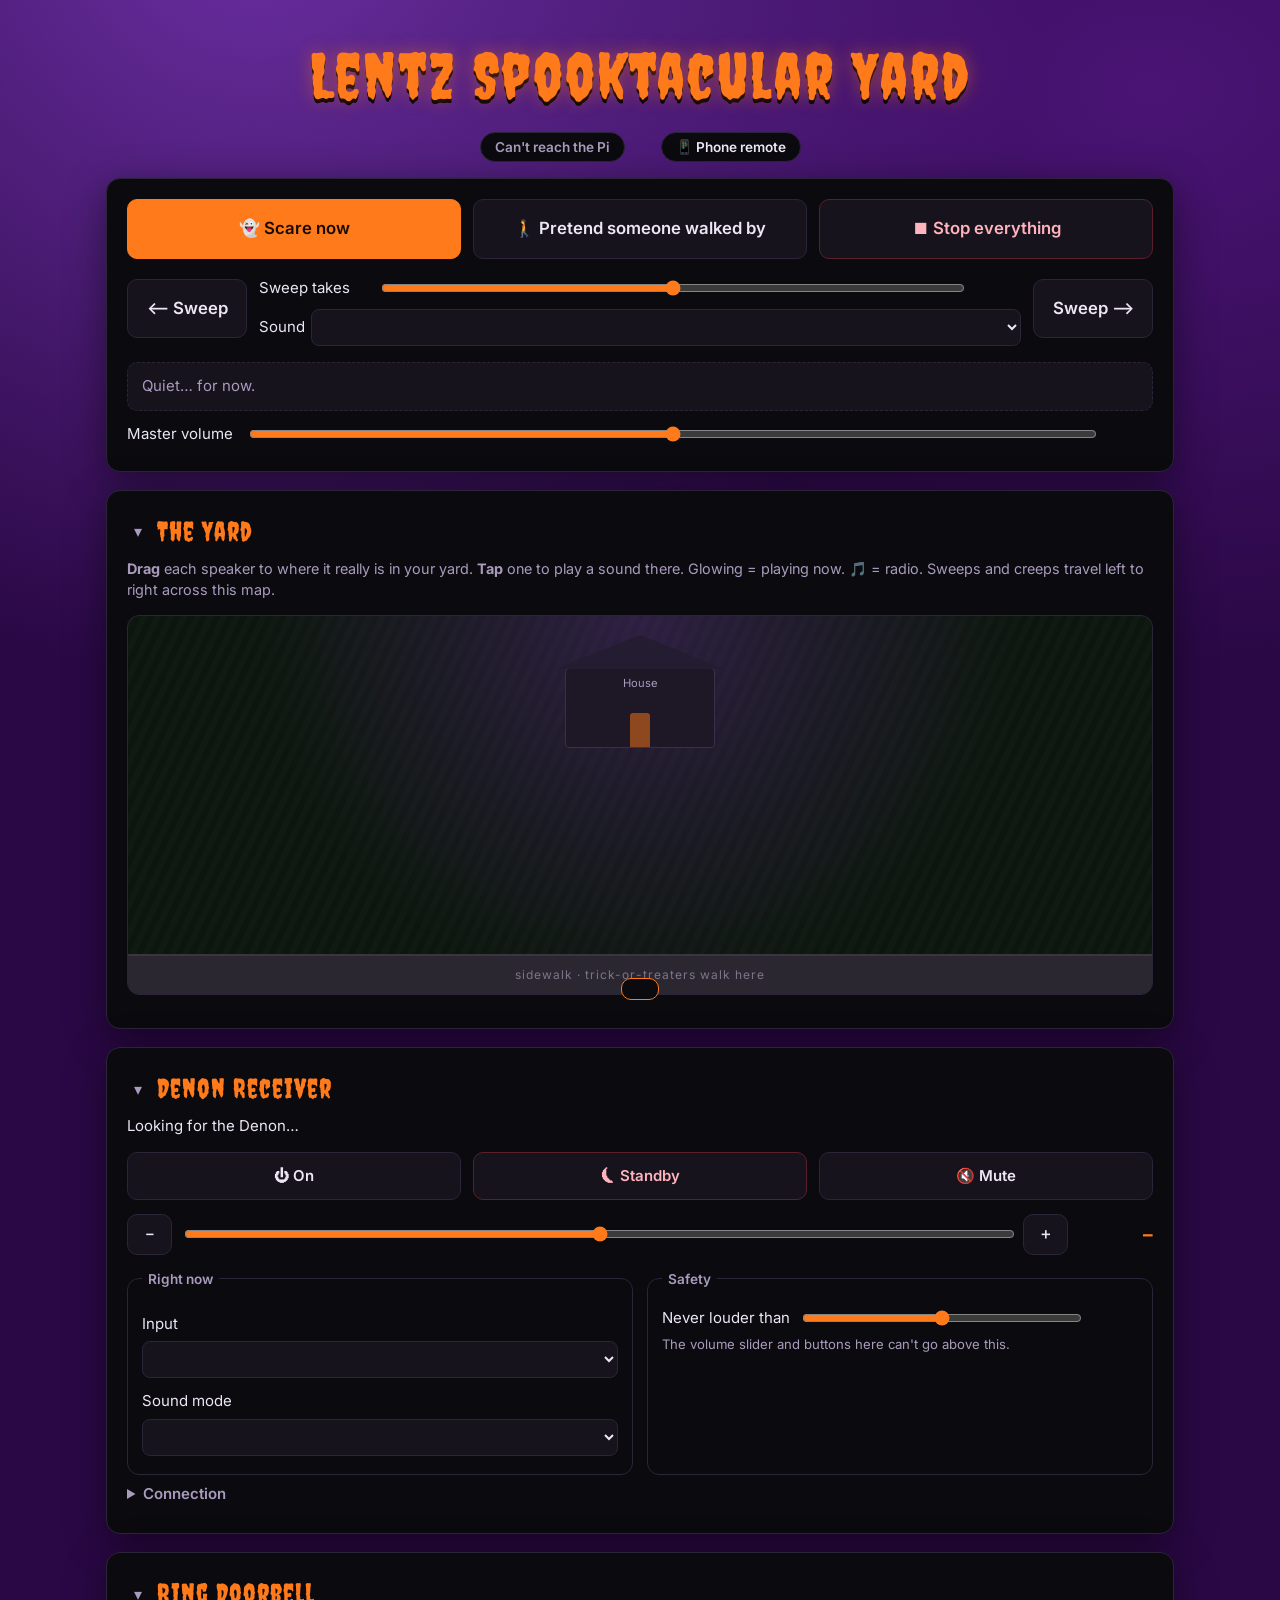
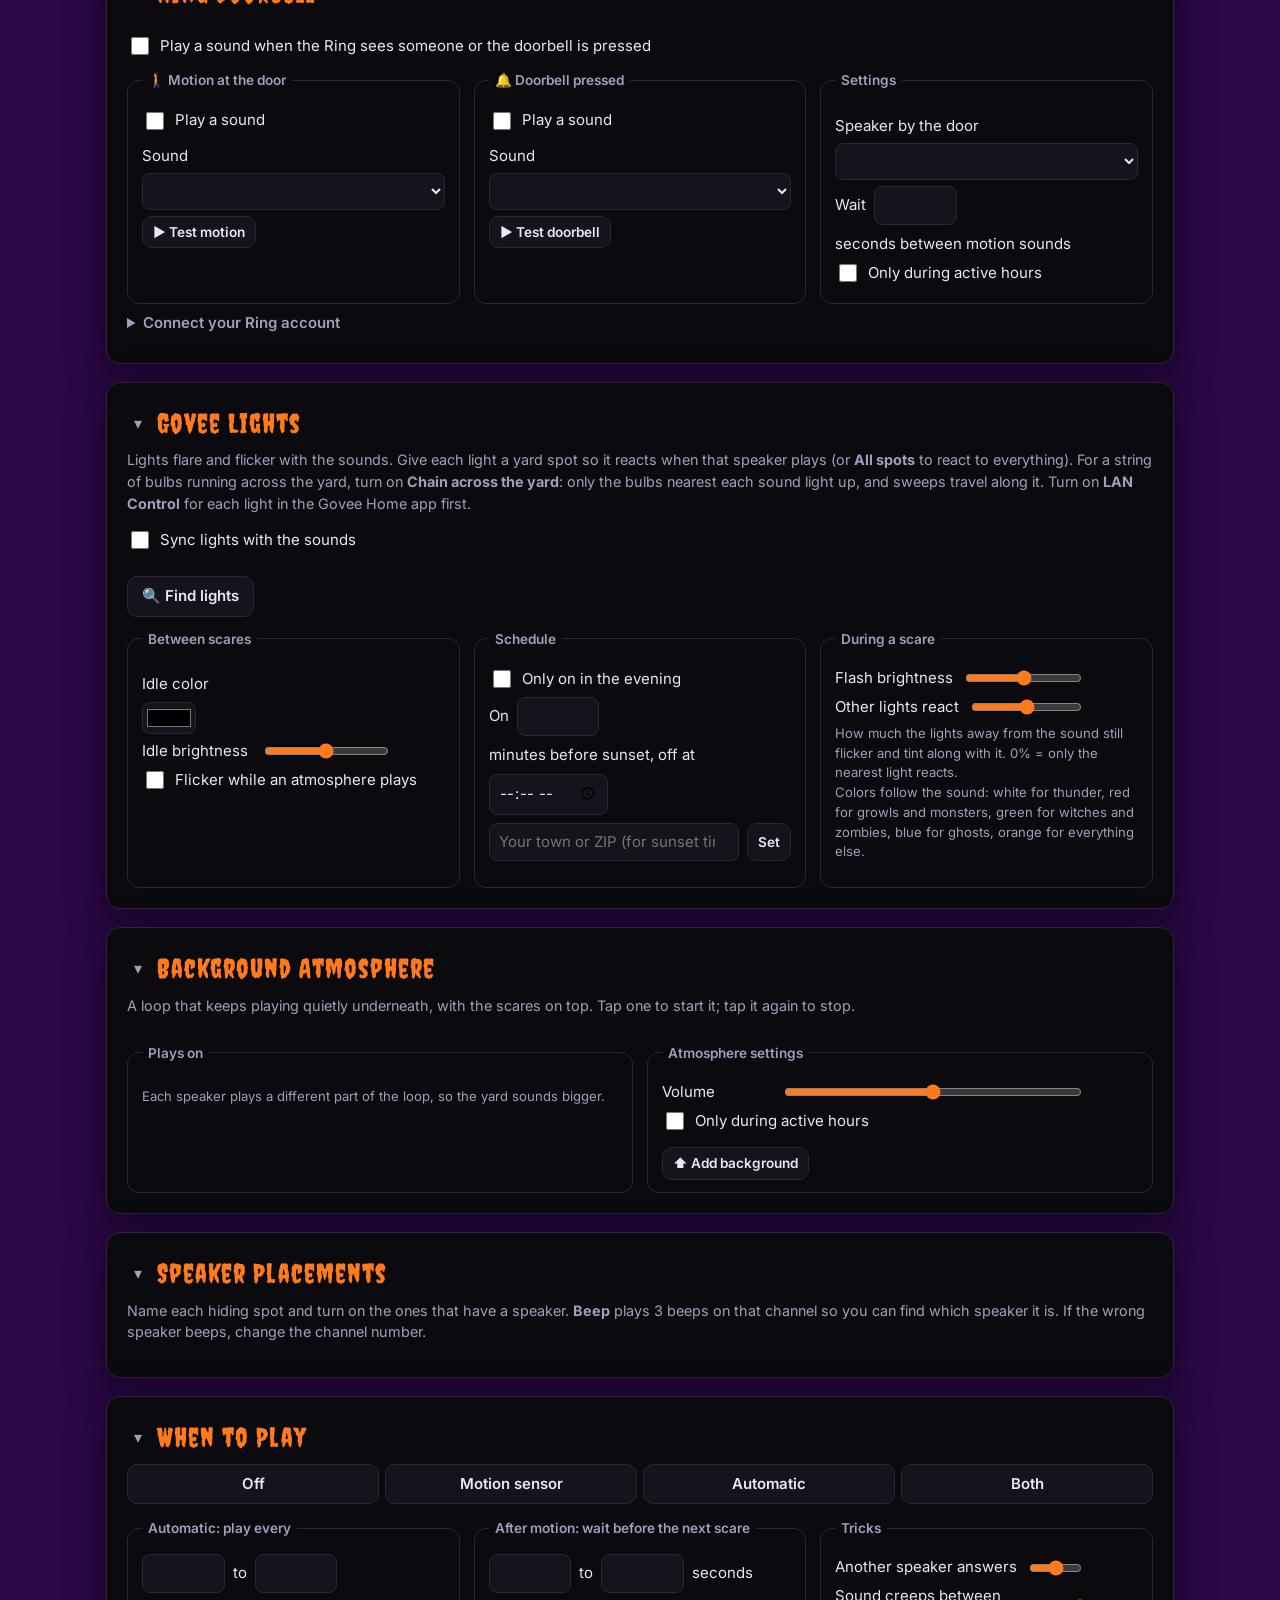
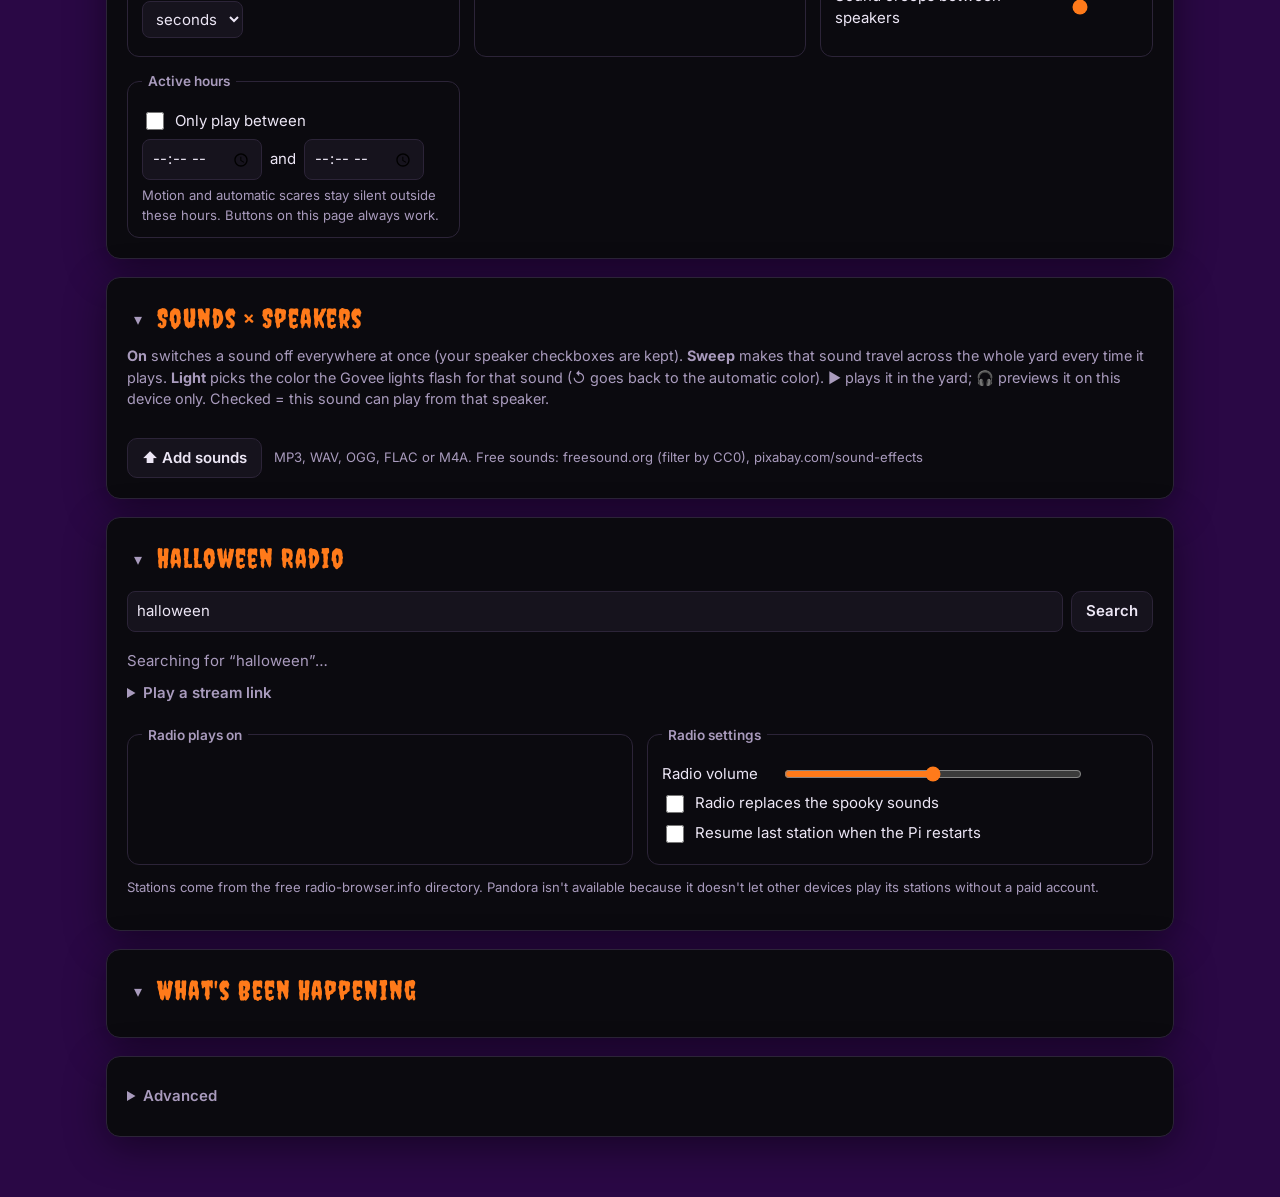
==== commit bbaa98b5: "Ring doorbell: motion and doorbell presses play sounds at the door speaker - ringwatch.py: listens f" ====
--- a/static/index.html
+++ b/static/index.html
@@ -100,6 +100,39 @@
     </details>
   </section>
 
+  <!-- Ring doorbell -->
+  <section class="panel">
+    <h2>Ring Doorbell</h2>
+    <div class="denon-status" id="ringStatus"></div>
+    <label class="toggle"><input type="checkbox" id="ringOn"><span>Play a sound when the Ring sees someone or the doorbell is pressed</span></label>
+    <div class="grid2 radio-settings">
+      <fieldset>
+        <legend>🚶 Motion at the door</legend>
+        <label class="toggle"><input type="checkbox" id="ringMotionOn"><span>Play a sound</span></label>
+        <label class="field">Sound <select id="ringMotionSound"></select></label>
+        <button class="btn small" data-ring-test="motion">▶ Test motion</button>
+      </fieldset>
+      <fieldset>
+        <legend>🔔 Doorbell pressed</legend>
+        <label class="toggle"><input type="checkbox" id="ringDingOn"><span>Play a sound</span></label>
+        <label class="field">Sound <select id="ringDingSound"></select></label>
+        <button class="btn small" data-ring-test="ding">▶ Test doorbell</button>
+      </fieldset>
+      <fieldset>
+        <legend>Settings</legend>
+        <label class="field">Speaker by the door <select id="ringSpot"></select></label>
+        <div class="range-pair">Wait <input type="number" id="ringCooldown" min="0" max="3600"> seconds between motion sounds</div>
+        <label class="toggle"><input type="checkbox" id="ringHours"><span>Only during active hours</span></label>
+      </fieldset>
+    </div>
+    <details id="ringSetup">
+      <summary>Connect your Ring account</summary>
+      <p class="small">Sign in once, on the Pi itself, so your password never passes through this page. In a terminal on the Pi (or over SSH), run:</p>
+      <pre class="cmd">~/spooky-halloween-sounds/.venv/bin/python ~/spooky-halloween-sounds/ring_setup.py</pre>
+      <p class="muted small">It asks for your Ring email, password and the code Ring texts you, and saves only a sign-in token on the Pi. To disconnect later: Ring app → Control Center → Authorized Client Devices.</p>
+    </details>
+  </section>
+
   <!-- Govee lights -->
   <section class="panel">
     <h2>Govee Lights</h2>
--- a/static/style.css
+++ b/static/style.css
@@ -243,6 +243,10 @@
   .sweep-opts { grid-column: 1 / -1; grid-row: 1; }
 }
 
+/* Ring */
+pre.cmd { background: var(--black-2); border: 1px solid var(--line); border-radius: 8px; padding: 10px 12px;
+  overflow-x: auto; font-size: .82rem; color: var(--slime); white-space: pre; }
+
 /* Govee lights */
 .lights { display: grid; gap: 8px; margin: 12px 0; }
 .light-row { display: grid; grid-template-columns: auto 1fr auto auto auto; gap: 10px; align-items: center;
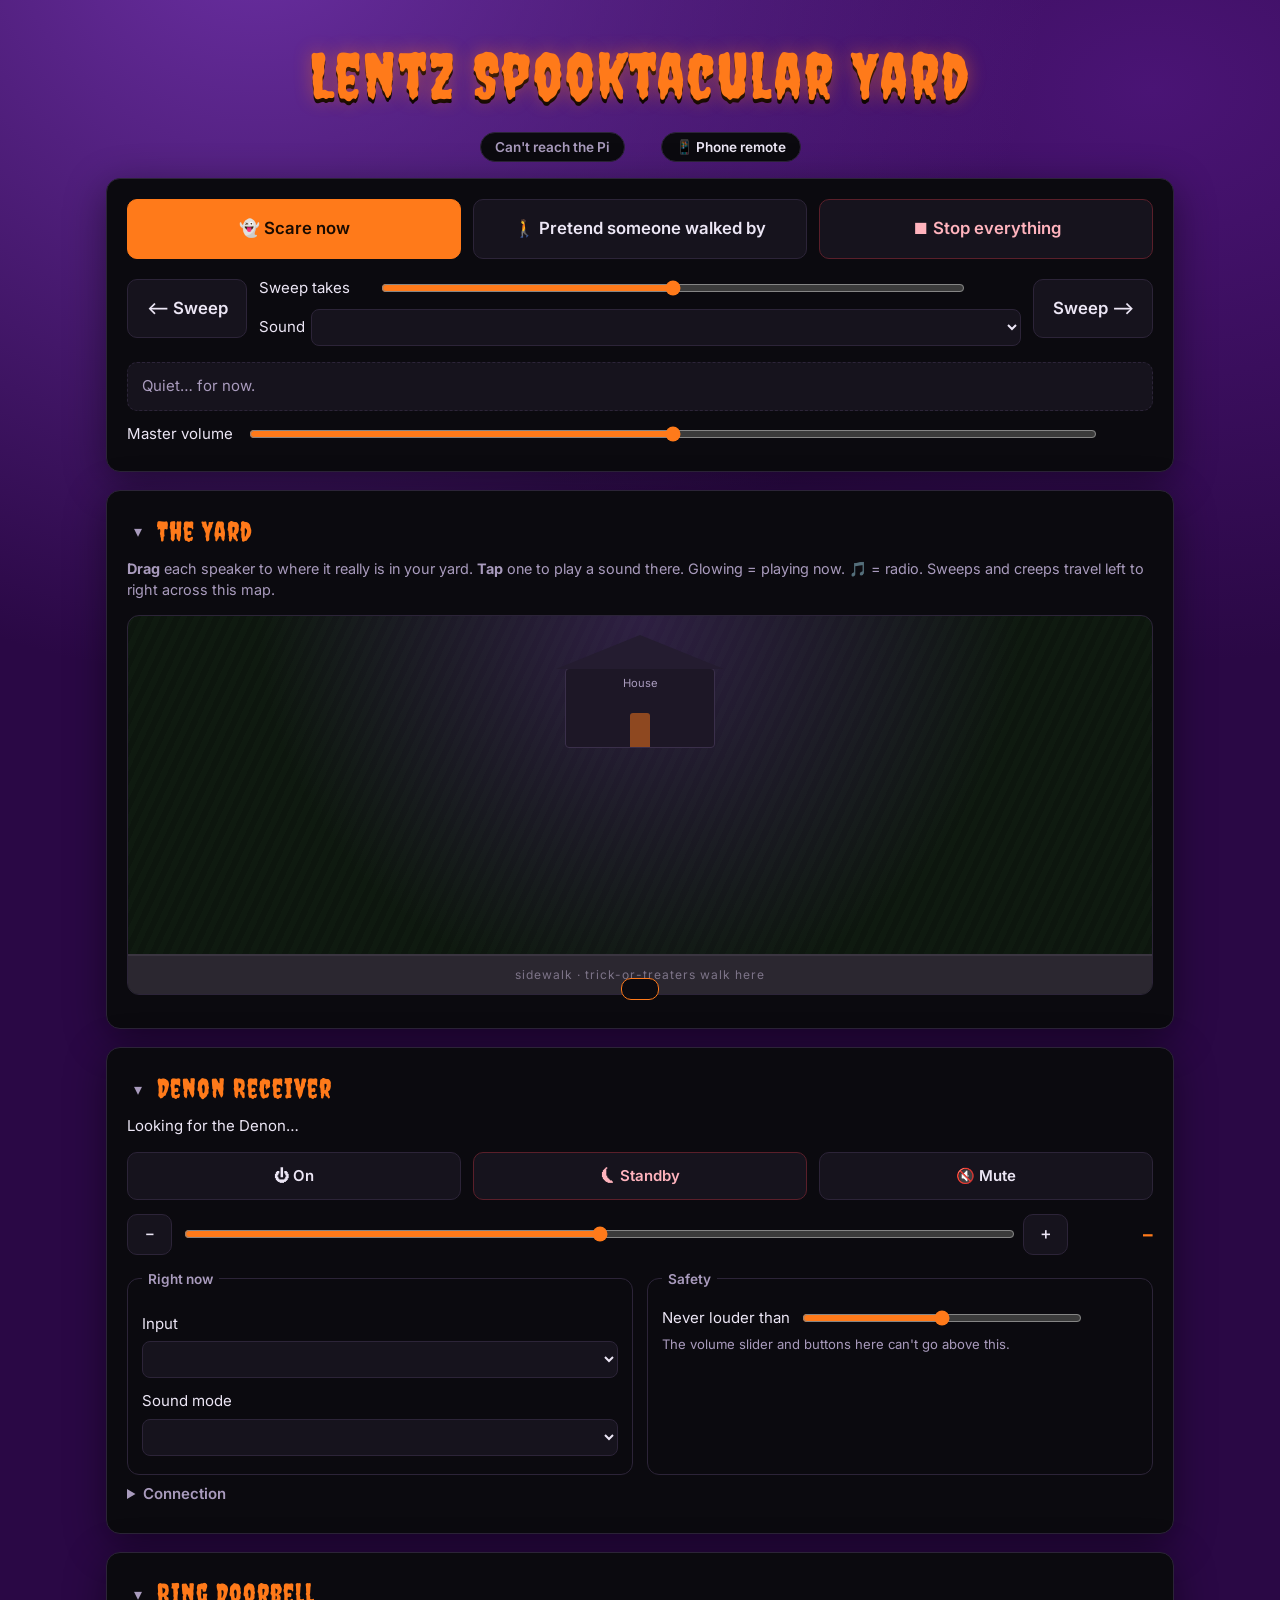
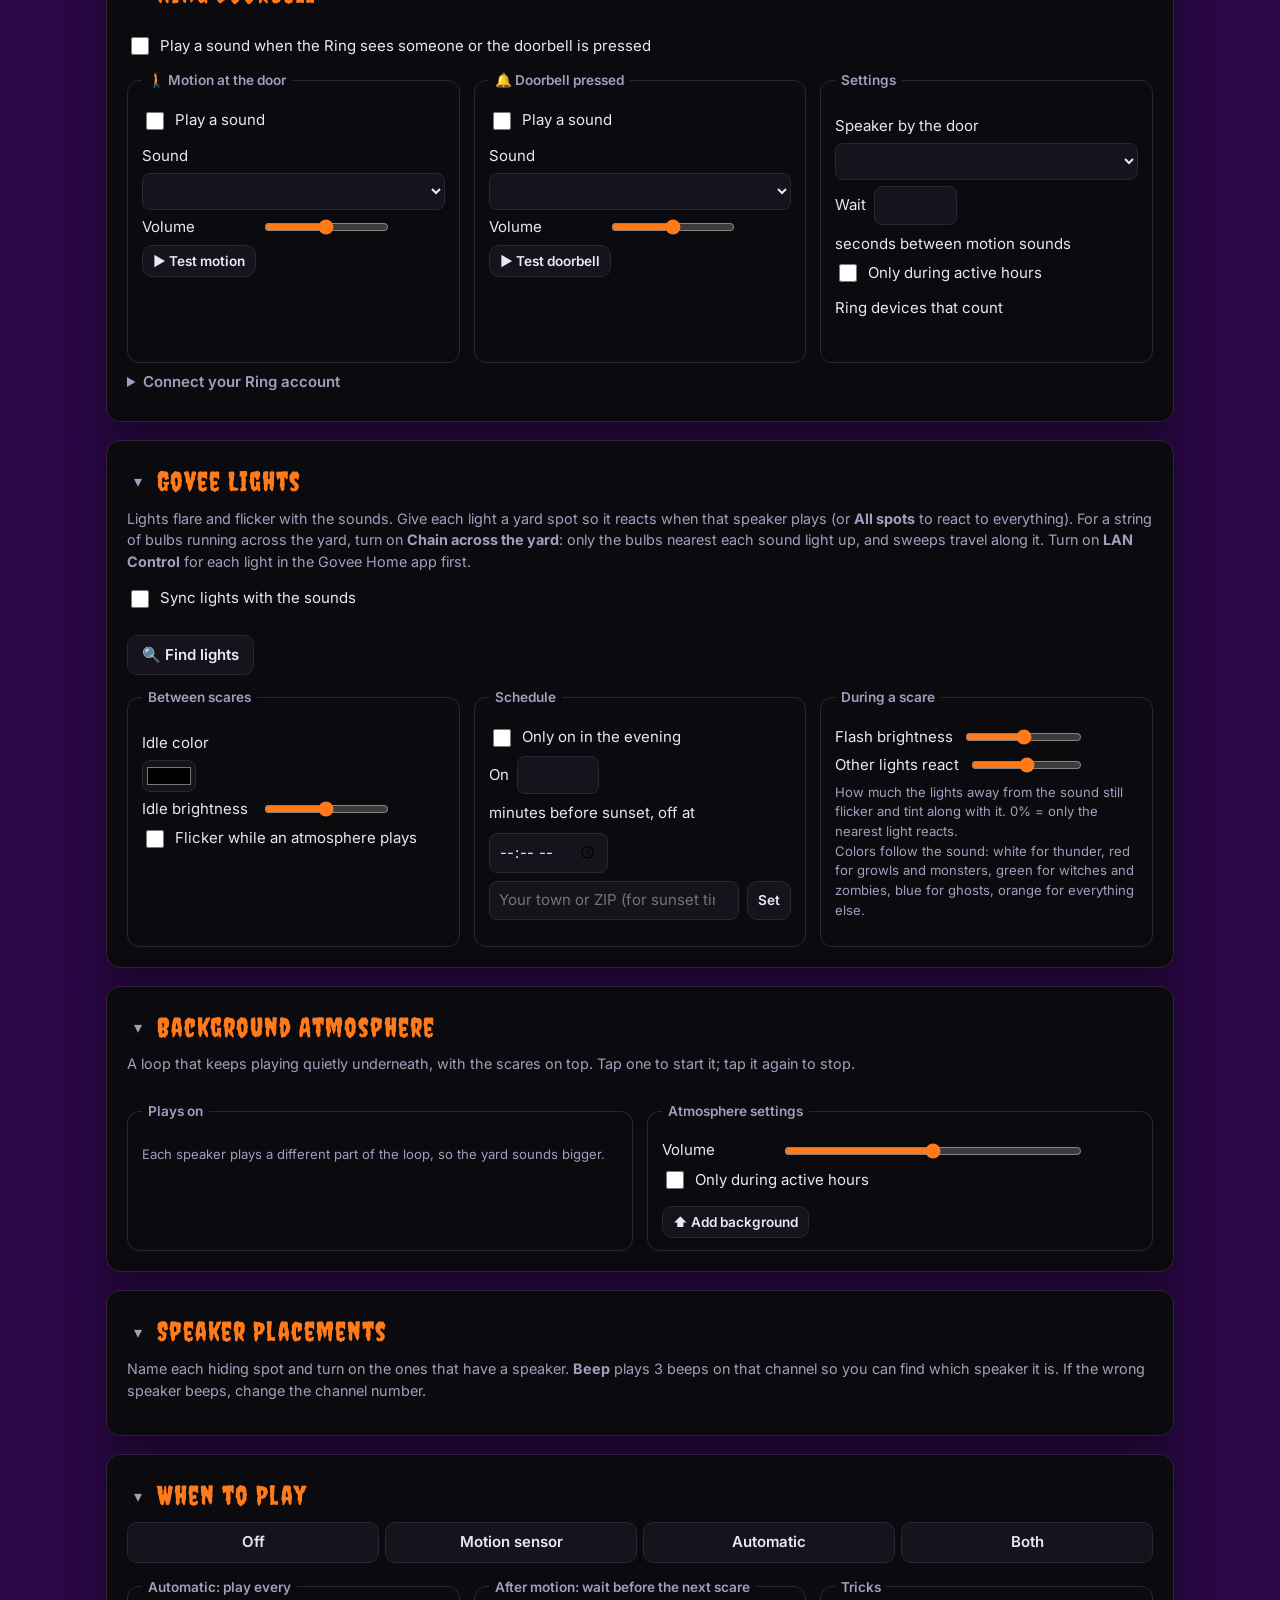
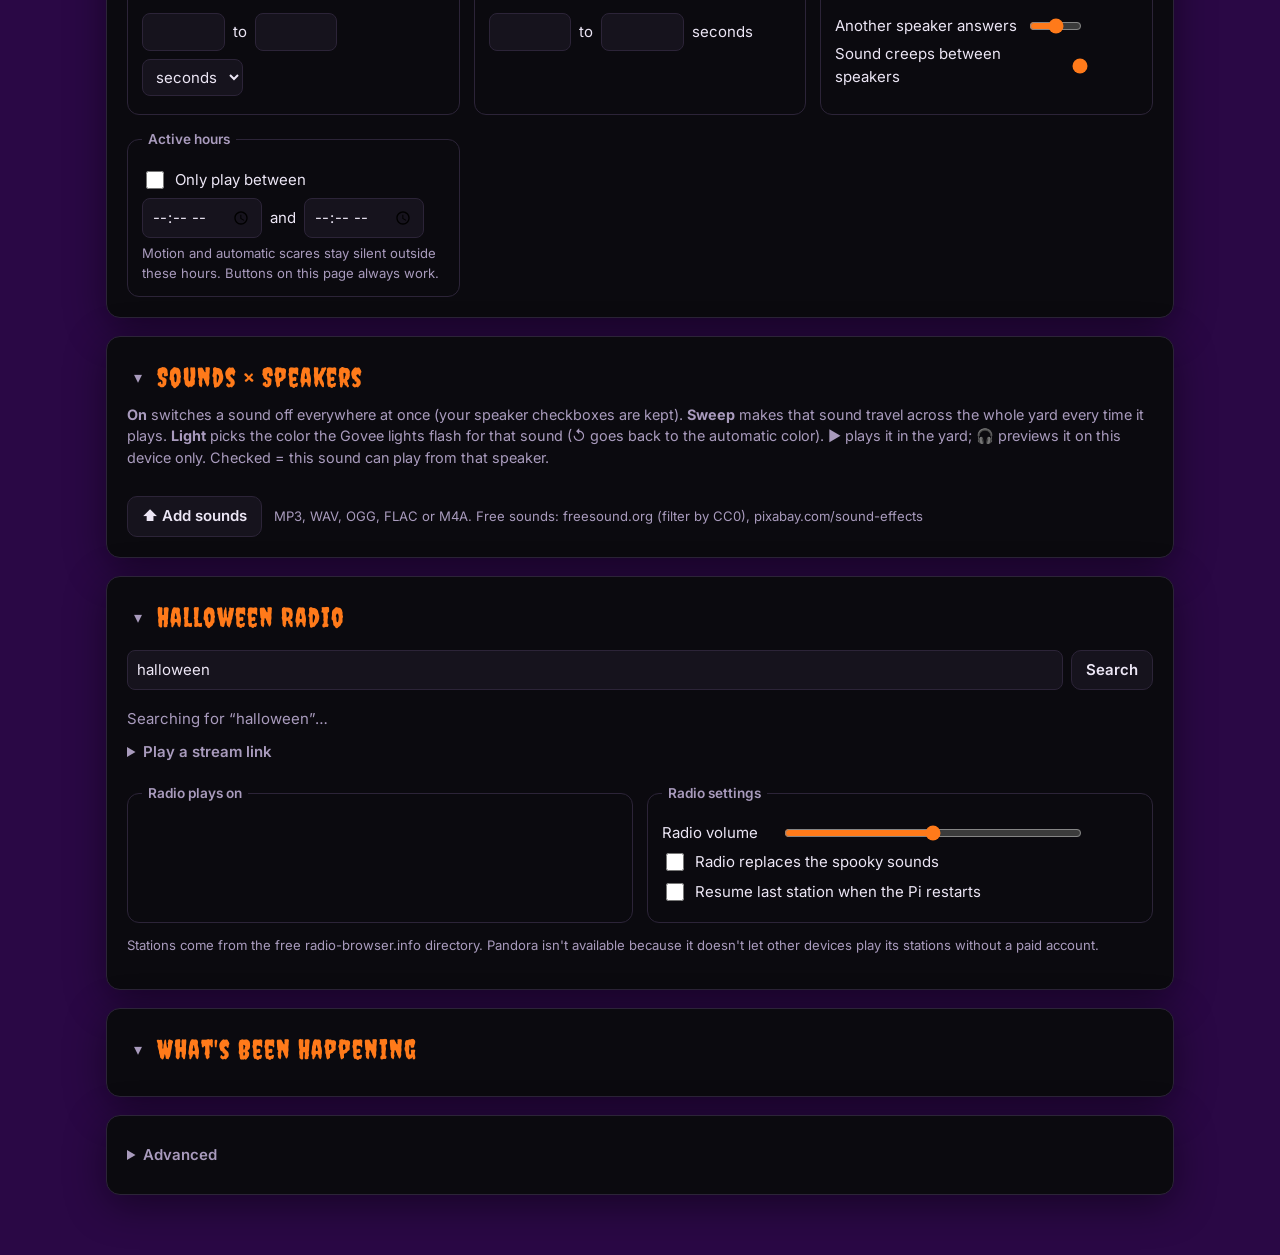
==== commit 6198ea58: "Ring: volume slider per event (doorbell 50%); only door devices count Motion from other Ring cameras" ====
--- a/static/index.html
+++ b/static/index.html
@@ -110,12 +110,14 @@
         <legend>🚶 Motion at the door</legend>
         <label class="toggle"><input type="checkbox" id="ringMotionOn"><span>Play a sound</span></label>
         <label class="field">Sound <select id="ringMotionSound"></select></label>
+        <label class="slider-row"><span>Volume</span><input type="range" id="ringMotionVol" min="0" max="1" step="0.05"><output id="ringMotionVolOut"></output></label>
         <button class="btn small" data-ring-test="motion">▶ Test motion</button>
       </fieldset>
       <fieldset>
         <legend>🔔 Doorbell pressed</legend>
         <label class="toggle"><input type="checkbox" id="ringDingOn"><span>Play a sound</span></label>
         <label class="field">Sound <select id="ringDingSound"></select></label>
+        <label class="slider-row"><span>Volume</span><input type="range" id="ringDingVol" min="0" max="1" step="0.05"><output id="ringDingVolOut"></output></label>
         <button class="btn small" data-ring-test="ding">▶ Test doorbell</button>
       </fieldset>
       <fieldset>
@@ -123,6 +125,10 @@
         <label class="field">Speaker by the door <select id="ringSpot"></select></label>
         <div class="range-pair">Wait <input type="number" id="ringCooldown" min="0" max="3600"> seconds between motion sounds</div>
         <label class="toggle"><input type="checkbox" id="ringHours"><span>Only during active hours</span></label>
+        <div class="field">Ring devices that count
+          <div class="chips" id="ringDevices"></div>
+          <div class="muted small" id="ringDevicesHint"></div>
+        </div>
       </fieldset>
     </div>
     <details id="ringSetup">
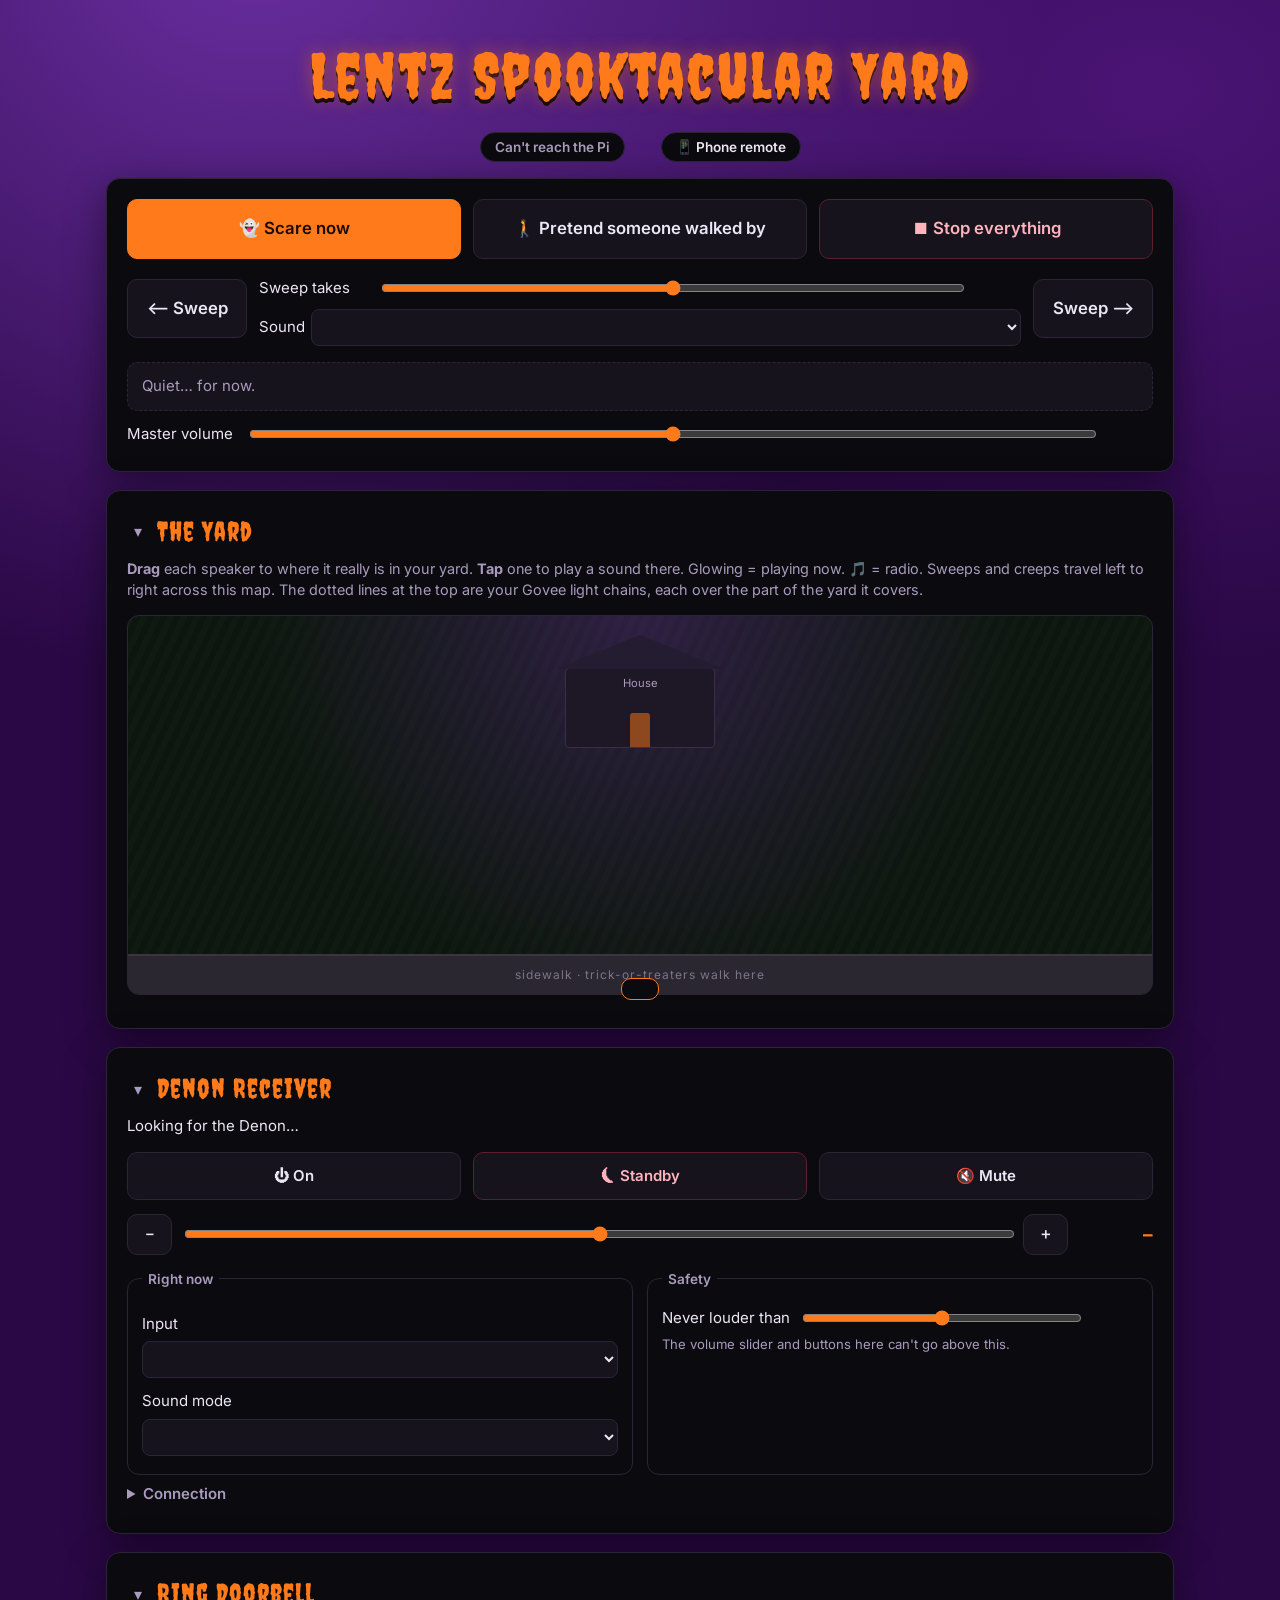
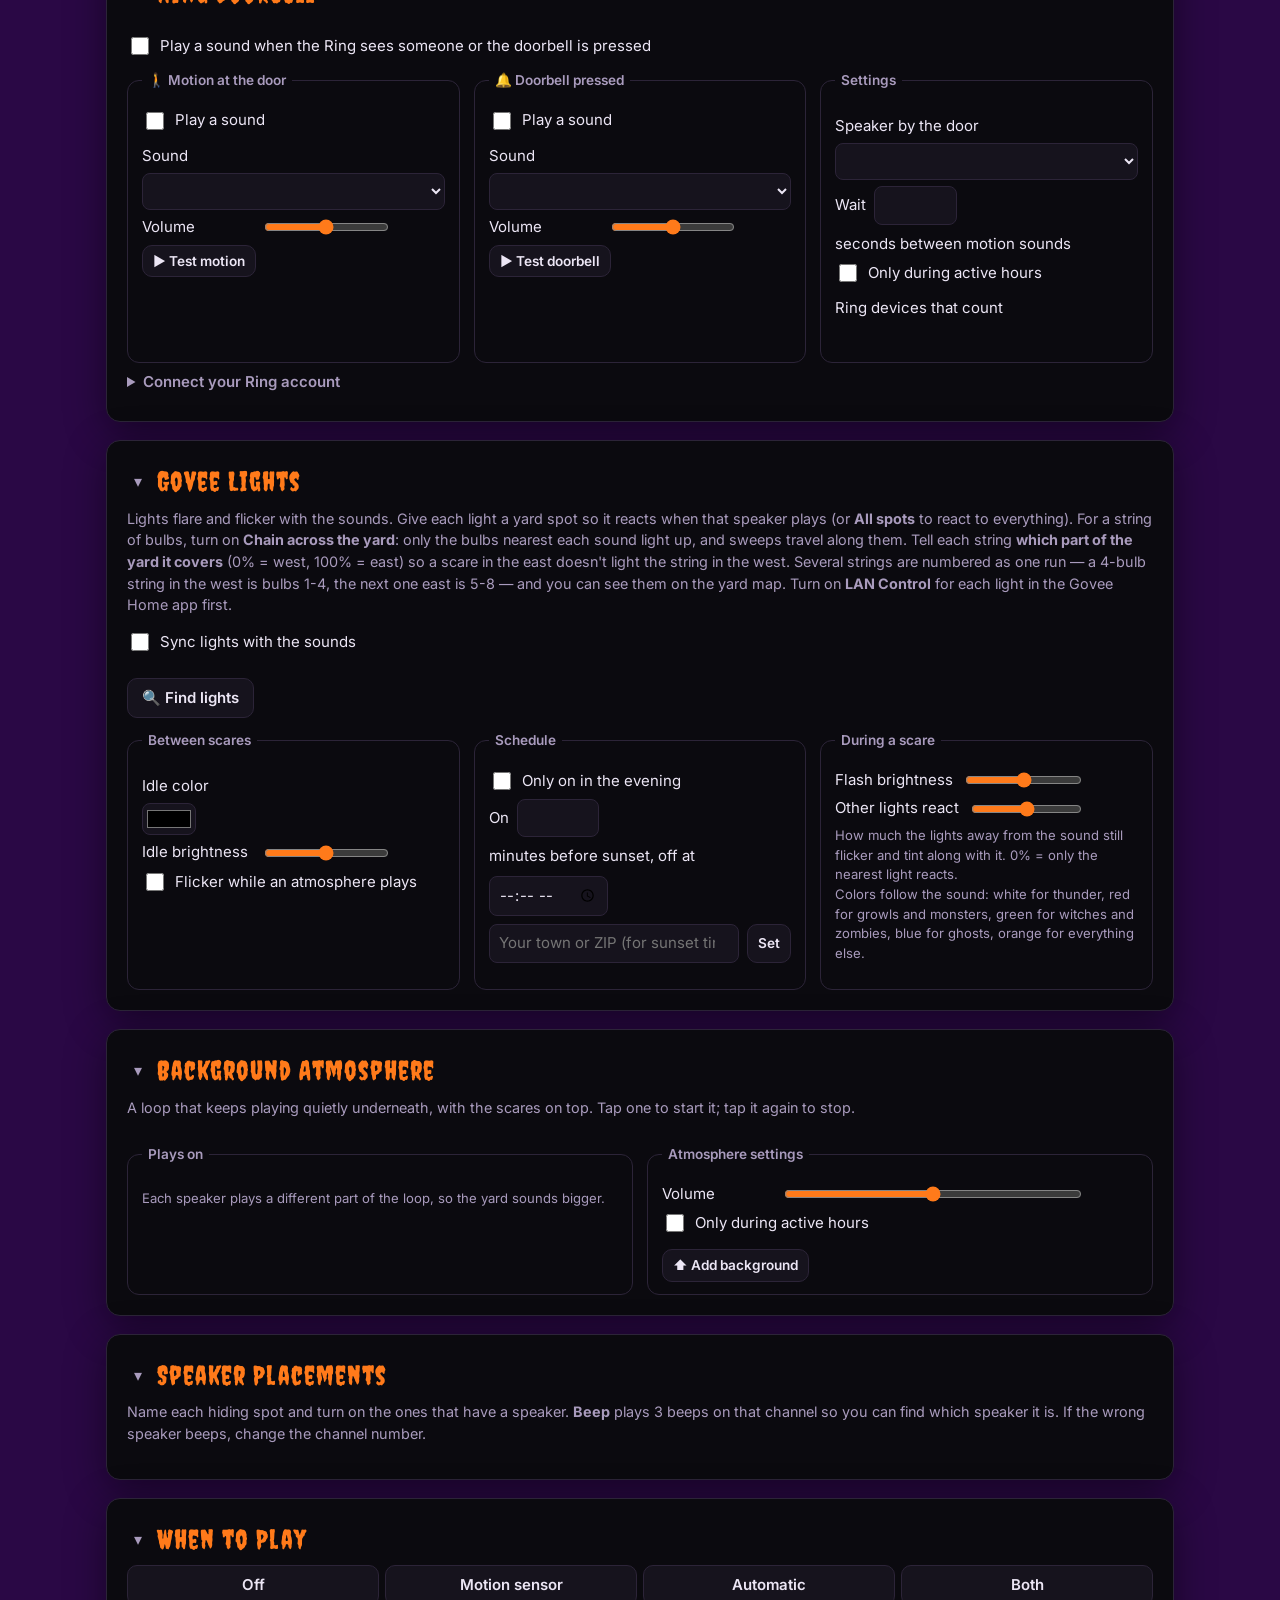
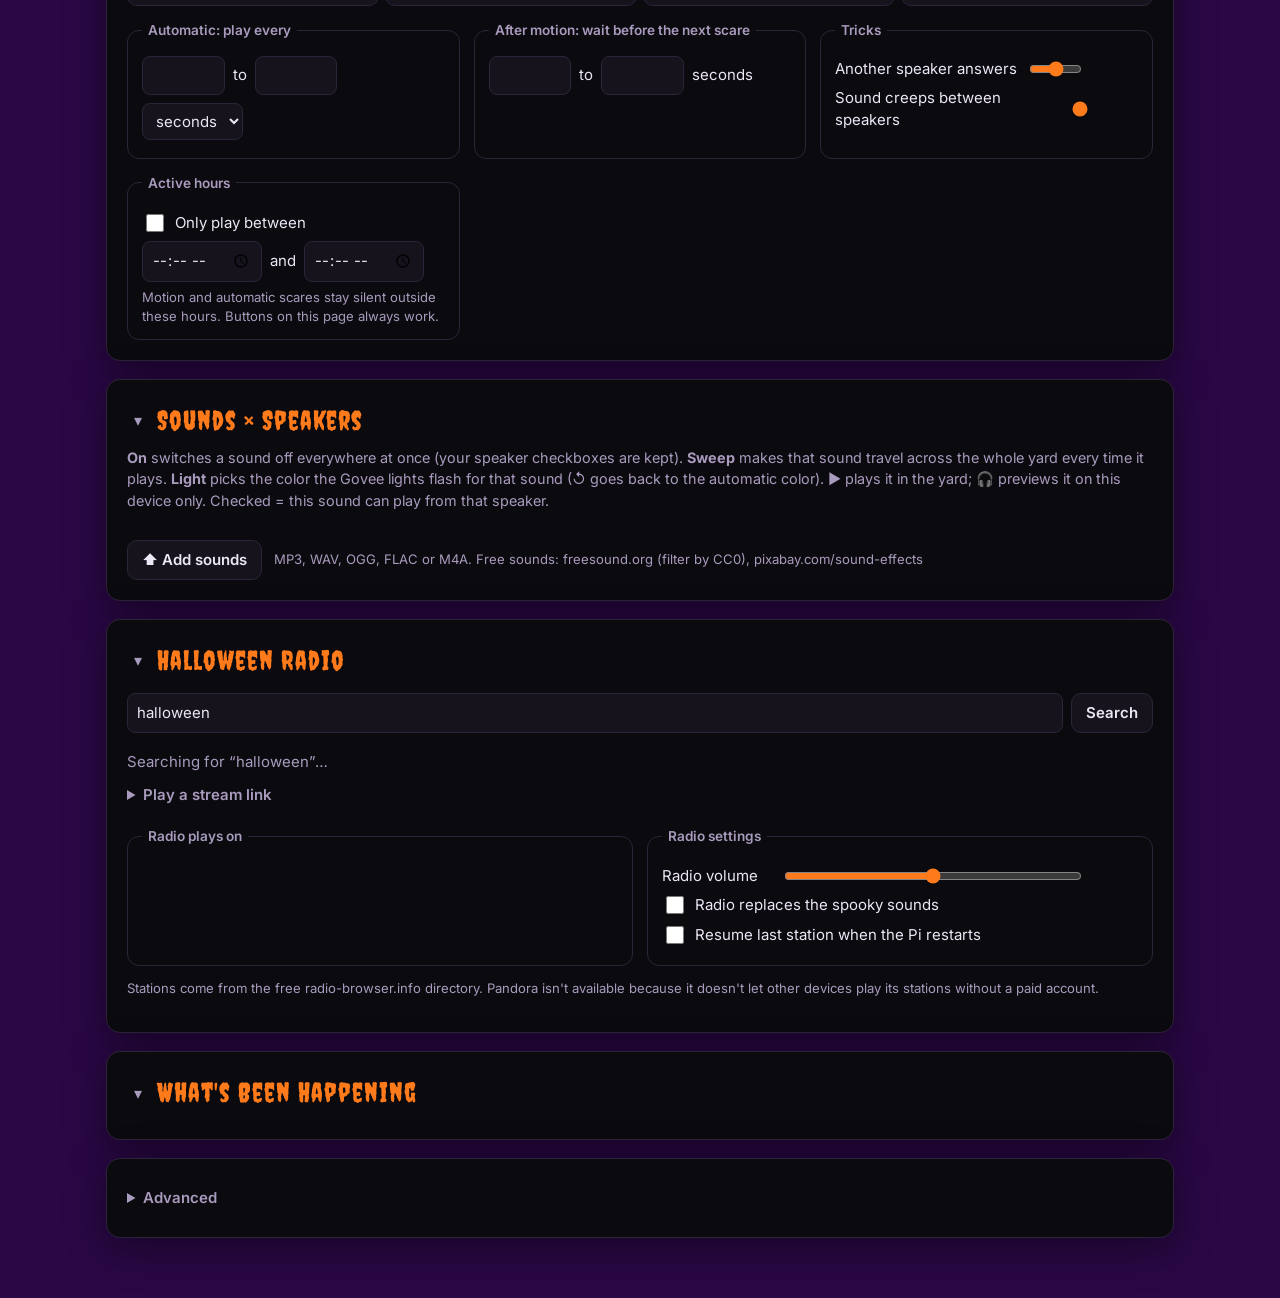
==== commit df859531: "Two light chains: tell each string which part of the yard it covers The old Govee string moved to th" ====
--- a/static/index.html
+++ b/static/index.html
@@ -55,7 +55,7 @@
   <!-- Yard map -->
   <section class="panel">
     <h2>The Yard</h2>
-    <p class="hint"><b>Drag</b> each speaker to where it really is in your yard. <b>Tap</b> one to play a sound there. Glowing = playing now. 🎵 = radio. Sweeps and creeps travel left to right across this map.</p>
+    <p class="hint"><b>Drag</b> each speaker to where it really is in your yard. <b>Tap</b> one to play a sound there. Glowing = playing now. 🎵 = radio. Sweeps and creeps travel left to right across this map. The dotted lines at the top are your Govee light chains, each over the part of the yard it covers.</p>
     <div class="yard" id="yard">
       <div class="house"><div class="roof"></div><div class="door"></div><span>House</span></div>
       <div class="sidewalk">sidewalk · trick-or-treaters walk here</div>
@@ -142,7 +142,7 @@
   <!-- Govee lights -->
   <section class="panel">
     <h2>Govee Lights</h2>
-    <p class="hint">Lights flare and flicker with the sounds. Give each light a yard spot so it reacts when that speaker plays (or <b>All spots</b> to react to everything). For a string of bulbs running across the yard, turn on <b>Chain across the yard</b>: only the bulbs nearest each sound light up, and sweeps travel along it. Turn on <b>LAN Control</b> for each light in the Govee Home app first.</p>
+    <p class="hint">Lights flare and flicker with the sounds. Give each light a yard spot so it reacts when that speaker plays (or <b>All spots</b> to react to everything). For a string of bulbs, turn on <b>Chain across the yard</b>: only the bulbs nearest each sound light up, and sweeps travel along them. Tell each string <b>which part of the yard it covers</b> (0% = west, 100% = east) so a scare in the east doesn't light the string in the west. Several strings are numbered as one run — a 4-bulb string in the west is bulbs 1-4, the next one east is 5-8 — and you can see them on the yard map. Turn on <b>LAN Control</b> for each light in the Govee Home app first.</p>
     <label class="toggle"><input type="checkbox" id="lightsOn"><span>Sync lights with the sounds</span></label>
     <div class="lights" id="lightsList"></div>
     <button class="btn" id="lightsFind">🔍 Find lights</button>
--- a/static/style.css
+++ b/static/style.css
@@ -136,6 +136,18 @@
 .house .door { position: absolute; bottom: 0; left: 50%; transform: translateX(-50%); width: 20px; height: 34px; background: var(--pumpkin); opacity: .5; border-radius: 3px 3px 0 0; }
 .sidewalk { position: absolute; left: 0; right: 0; bottom: 0; height: 40px; background: #2b2730;
   border-top: 2px solid #3a3540; color: #7d7488; font-size: .75rem; display: grid; place-items: center; letter-spacing: 1px; }
+/* A light chain strung across its slice of the yard, bulbs numbered west to east */
+.chain-line {
+  position: absolute; height: 16px; z-index: 3; display: flex; align-items: center;
+  justify-content: space-between; padding: 0 2px; pointer-events: none;
+  border-top: 2px dotted rgba(255, 122, 26, .45);
+}
+.chain-line.off { opacity: .3; filter: grayscale(1); }
+.chain-line .bulb-dot {
+  width: 15px; height: 15px; border-radius: 50%; display: grid; place-items: center;
+  font-size: .6rem; font-weight: 700; color: var(--black);
+  background: var(--pumpkin); box-shadow: 0 0 7px rgba(255, 122, 26, .6);
+}
 .spot {
   position: absolute; transform: translate(-50%, -50%); width: 92px; text-align: center; cursor: grab;
   touch-action: none; user-select: none; -webkit-user-select: none;
@@ -258,6 +270,8 @@
 .light-row .chain-opts { grid-column: 1 / -1; display: grid; gap: 4px; font-size: .88rem; }
 .light-row .chain-detail { display: flex; flex-wrap: wrap; gap: 14px; align-items: center; padding-left: 26px; }
 .light-row .chain-detail input[type=number] { width: 4.5em; }
+.light-row .chain-presets { display: flex; gap: 6px; }
+.light-row .chain-nums { font-weight: 700; color: var(--pumpkin); }
 .light-row select:disabled { opacity: .4; }
 input[type=color] { width: 54px; height: 32px; padding: 2px; border-radius: 8px; border: 1px solid var(--line); background: var(--black-2); }
 @media (max-width: 600px) {
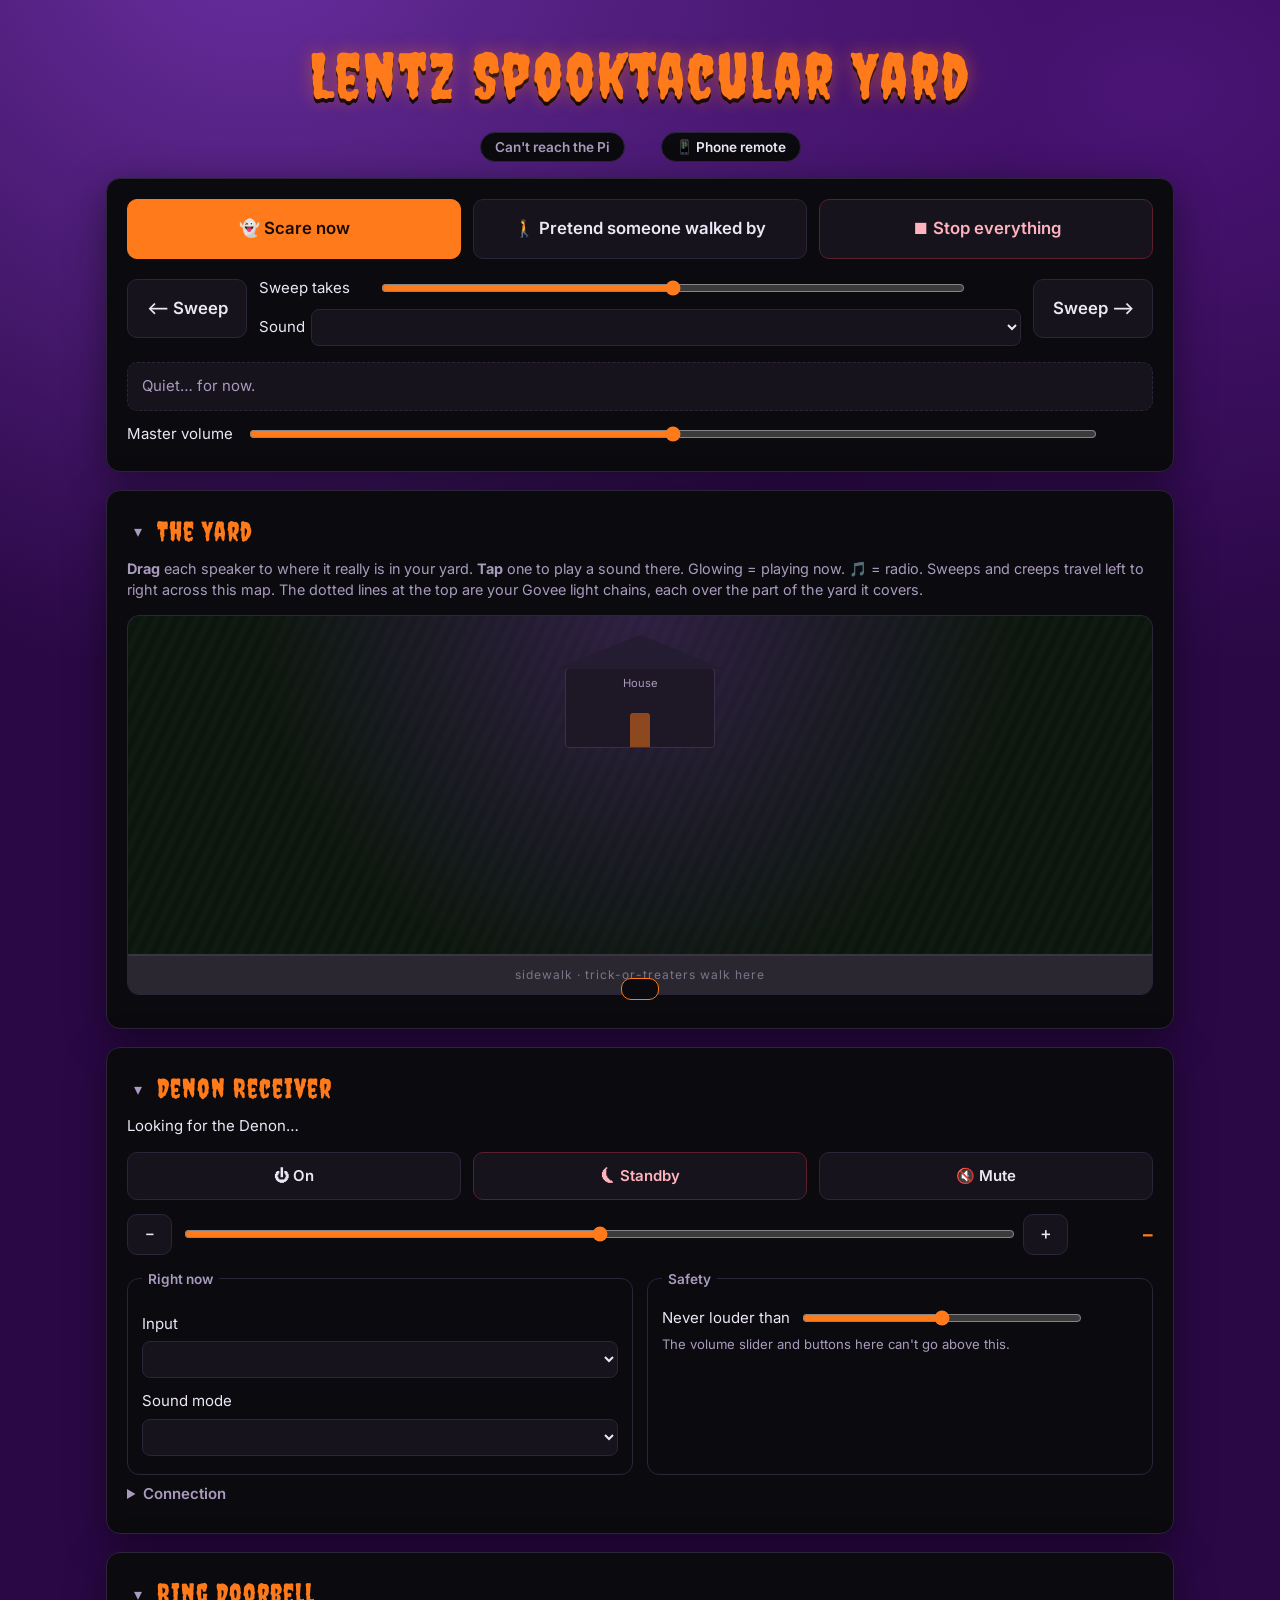
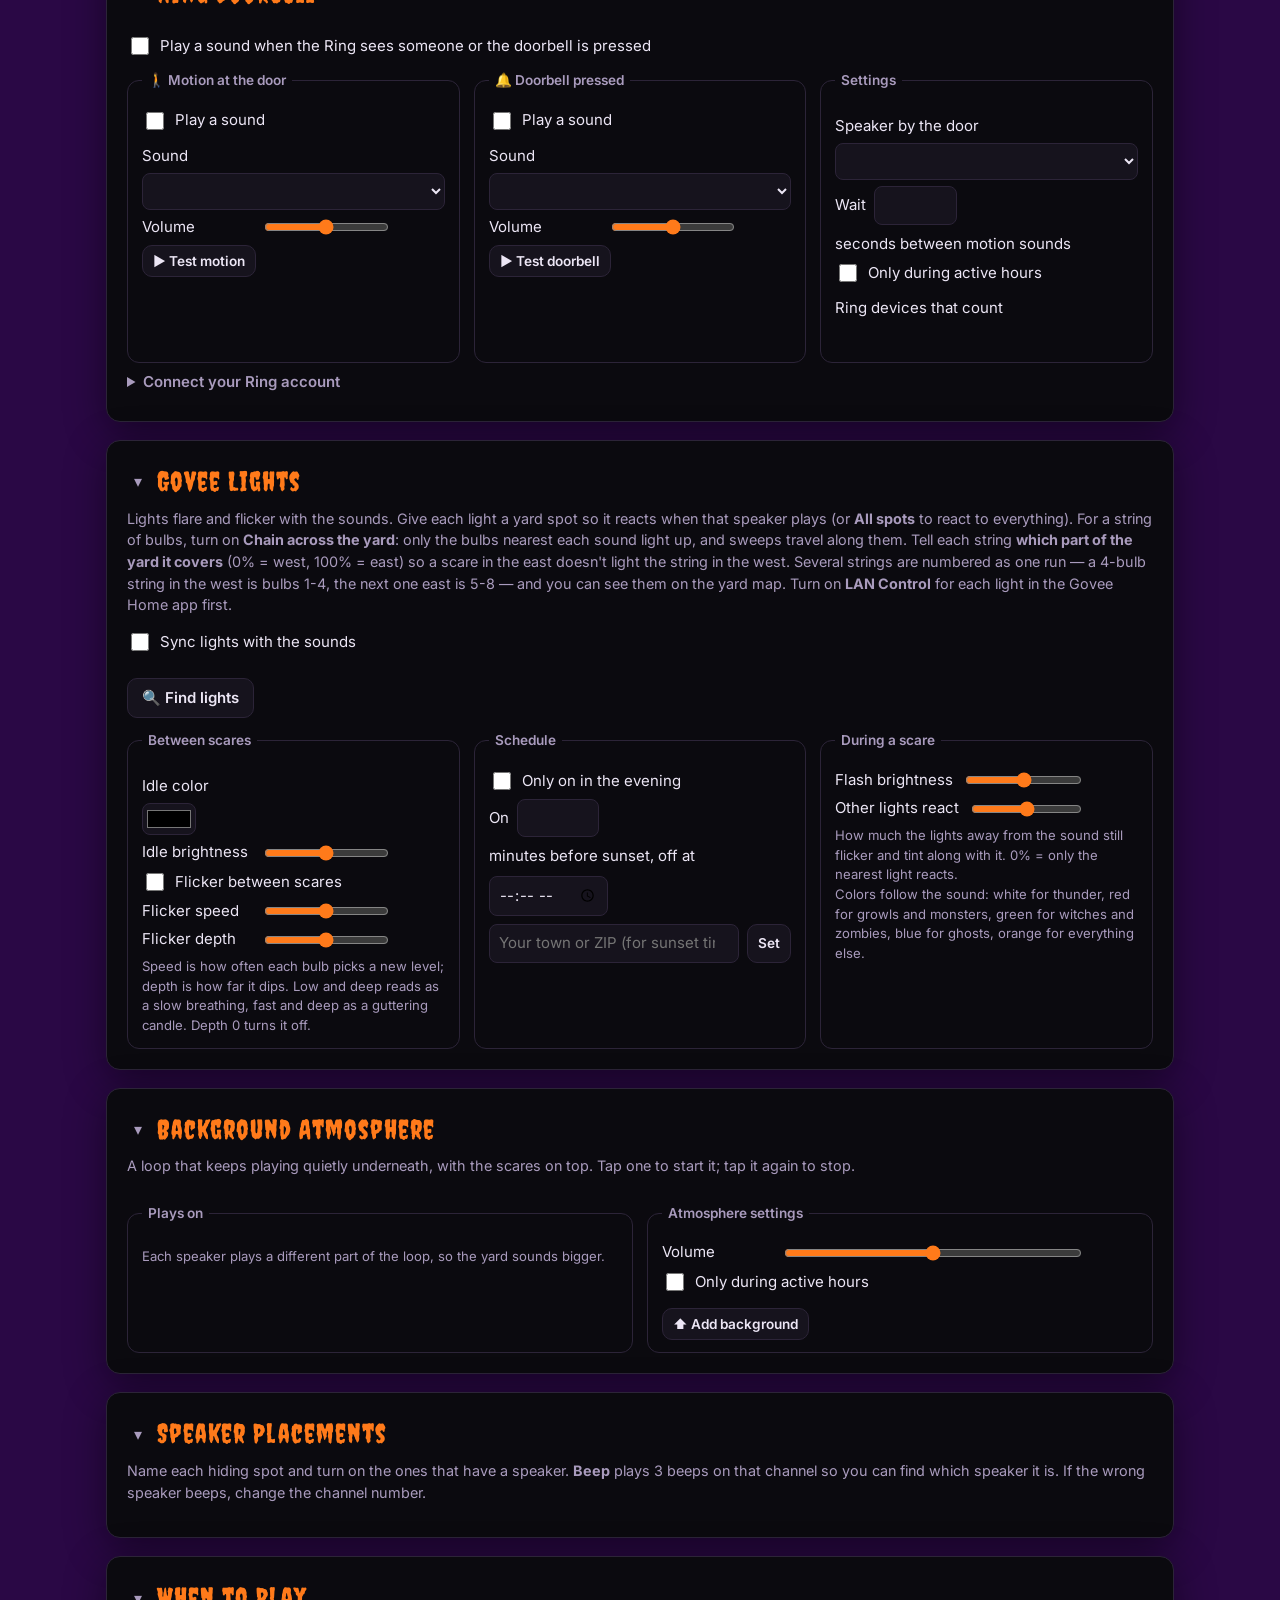
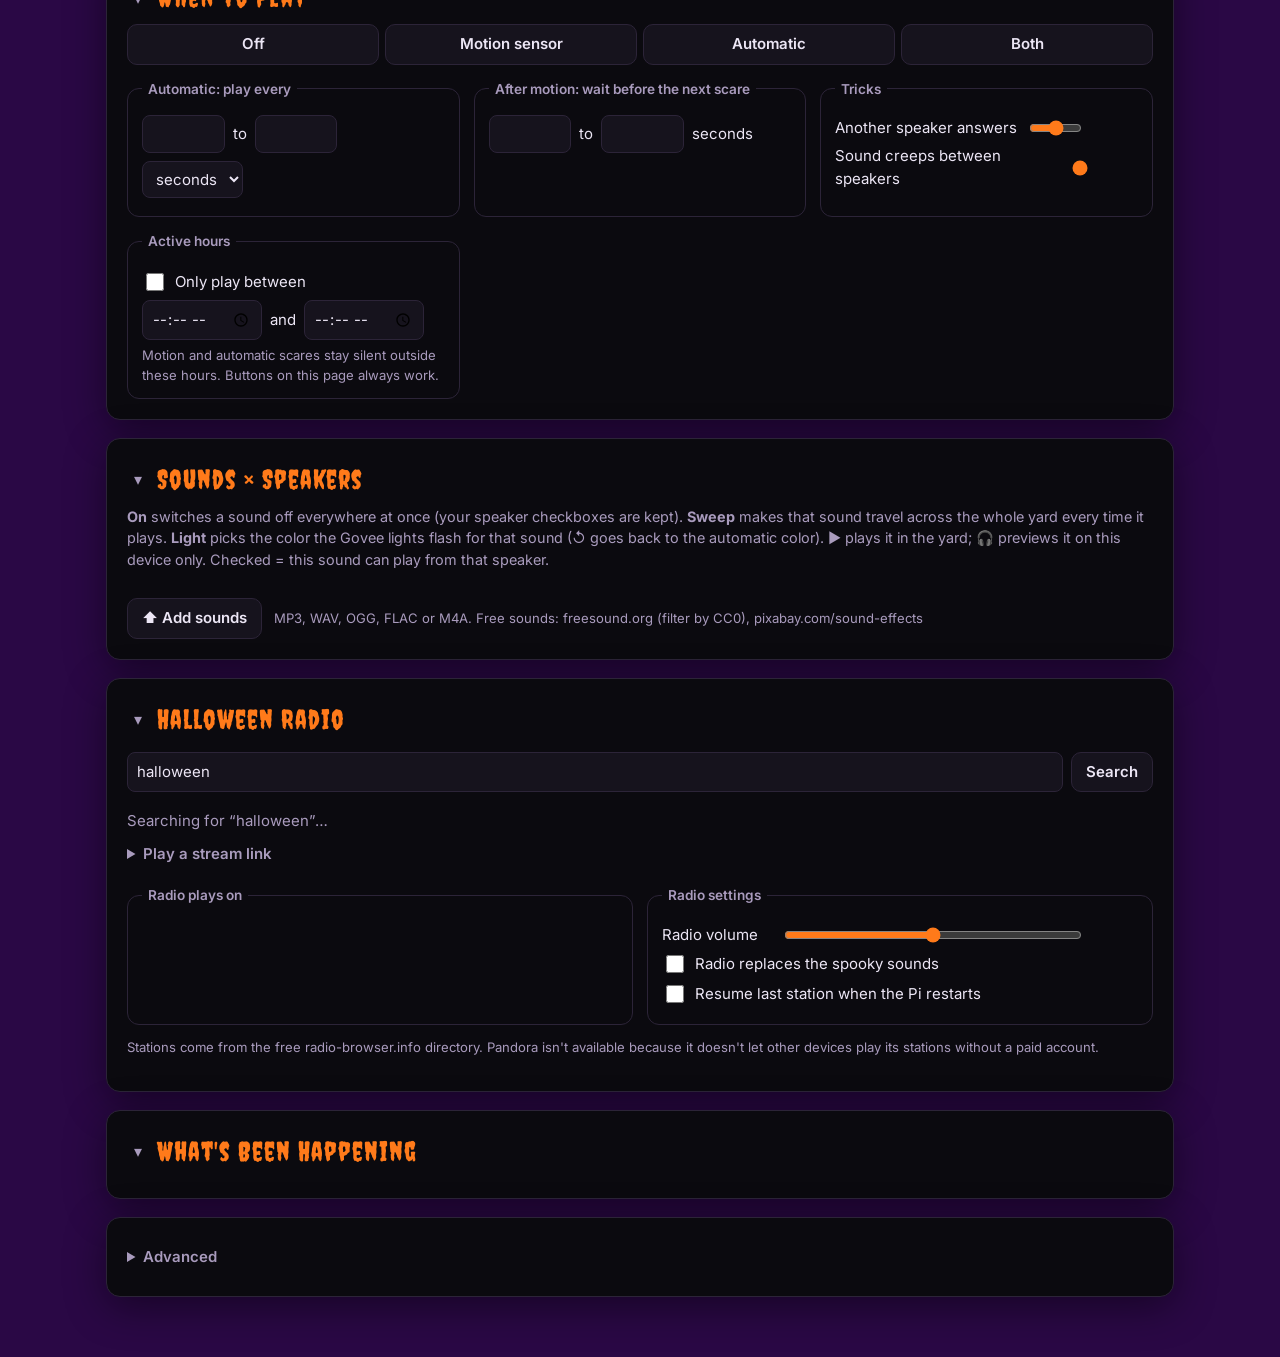
==== commit e069136a: "Flicker speed and depth sliders, and put sounds back on their real bulbs Walking the yard a bulb at " ====
--- a/static/index.html
+++ b/static/index.html
@@ -151,7 +151,10 @@
         <legend>Between scares</legend>
         <label class="field">Idle color <input type="color" id="lightsIdleColor"></label>
         <label class="slider-row"><span>Idle brightness</span><input type="range" id="lightsIdle" min="0" max="100" step="1"><output id="lightsIdleOut"></output></label>
-        <label class="toggle"><input type="checkbox" id="lightsFlicker"><span>Flicker while an atmosphere plays</span></label>
+        <label class="toggle"><input type="checkbox" id="lightsFlicker"><span>Flicker between scares</span></label>
+        <label class="slider-row"><span>Flicker speed</span><input type="range" id="lightsFlickRate" min="0.2" max="15" step="0.2"><output id="lightsFlickRateOut"></output></label>
+        <label class="slider-row"><span>Flicker depth</span><input type="range" id="lightsFlickDepth" min="0" max="1" step="0.05"><output id="lightsFlickDepthOut"></output></label>
+        <div class="muted small">Speed is how often each bulb picks a new level; depth is how far it dips. Low and deep reads as a slow breathing, fast and deep as a guttering candle. Depth 0 turns it off.</div>
       </fieldset>
       <fieldset class="lights-schedule">
         <legend>Schedule</legend>
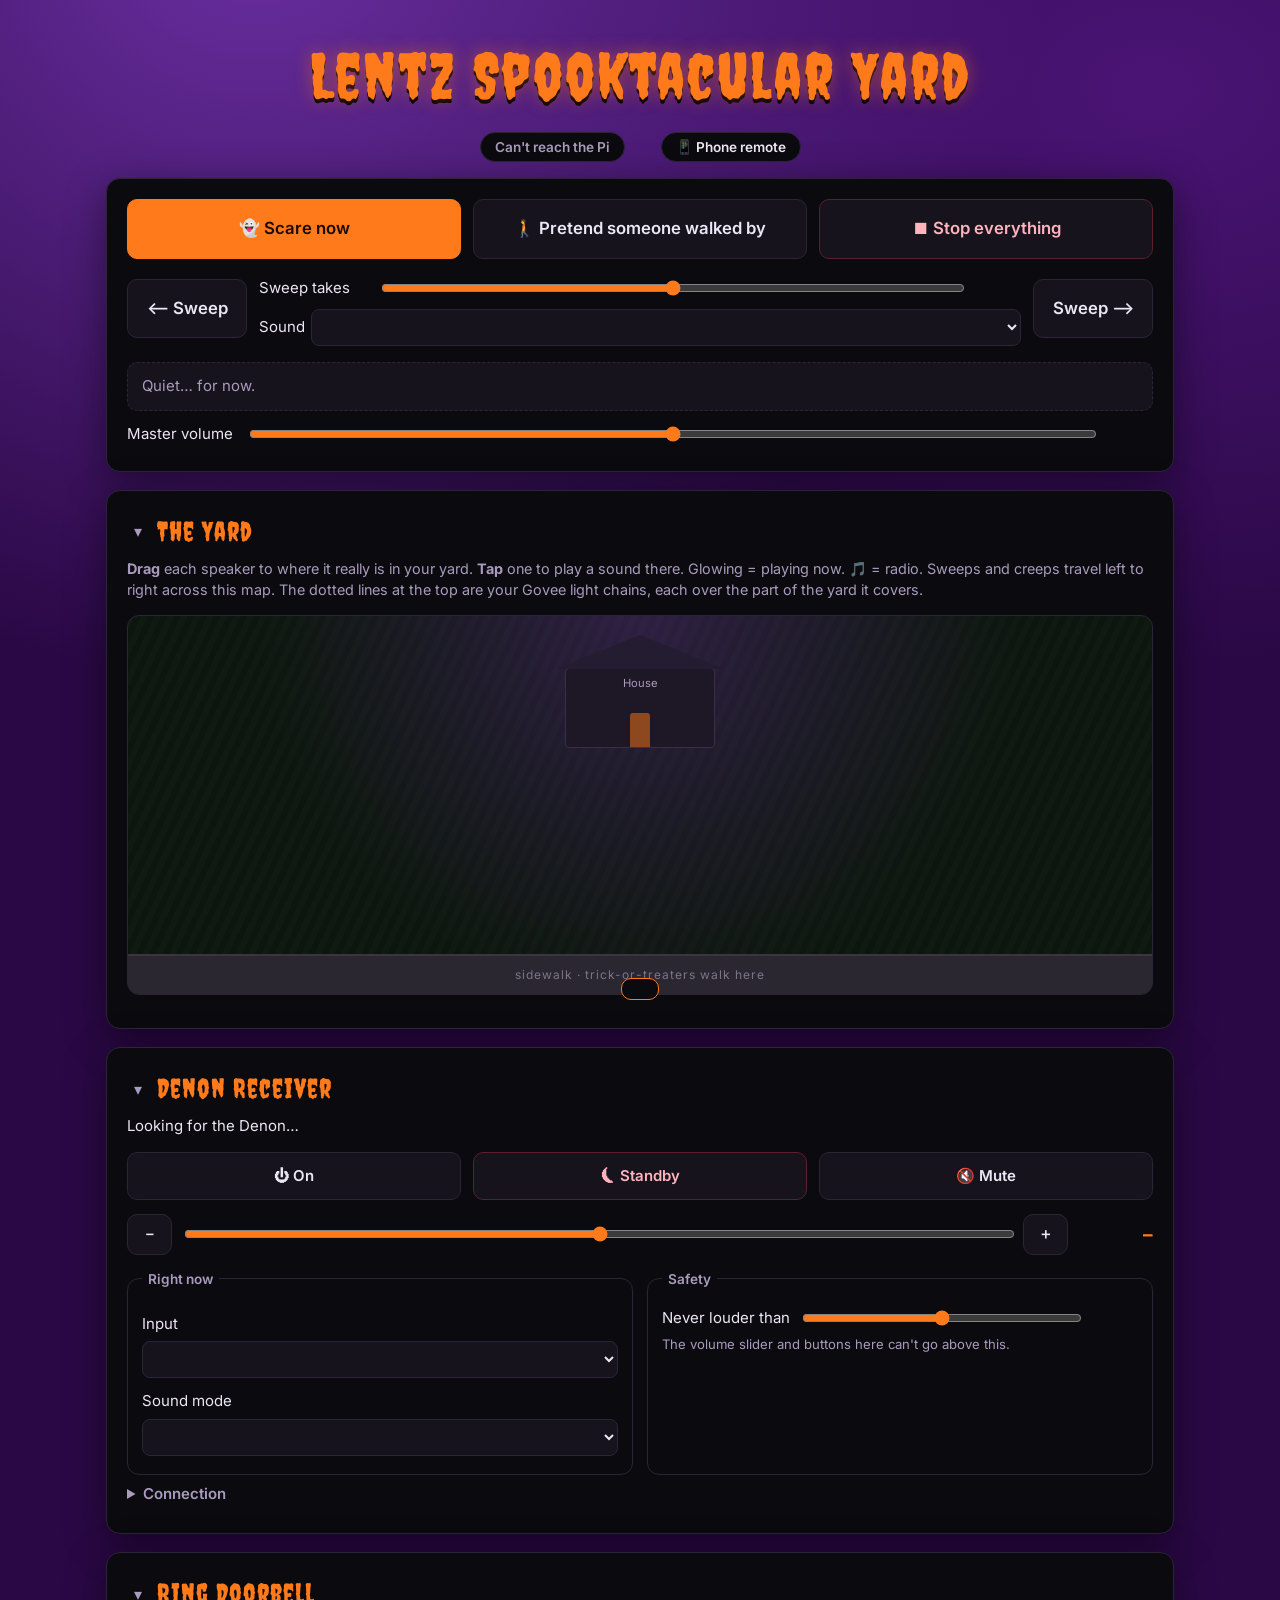
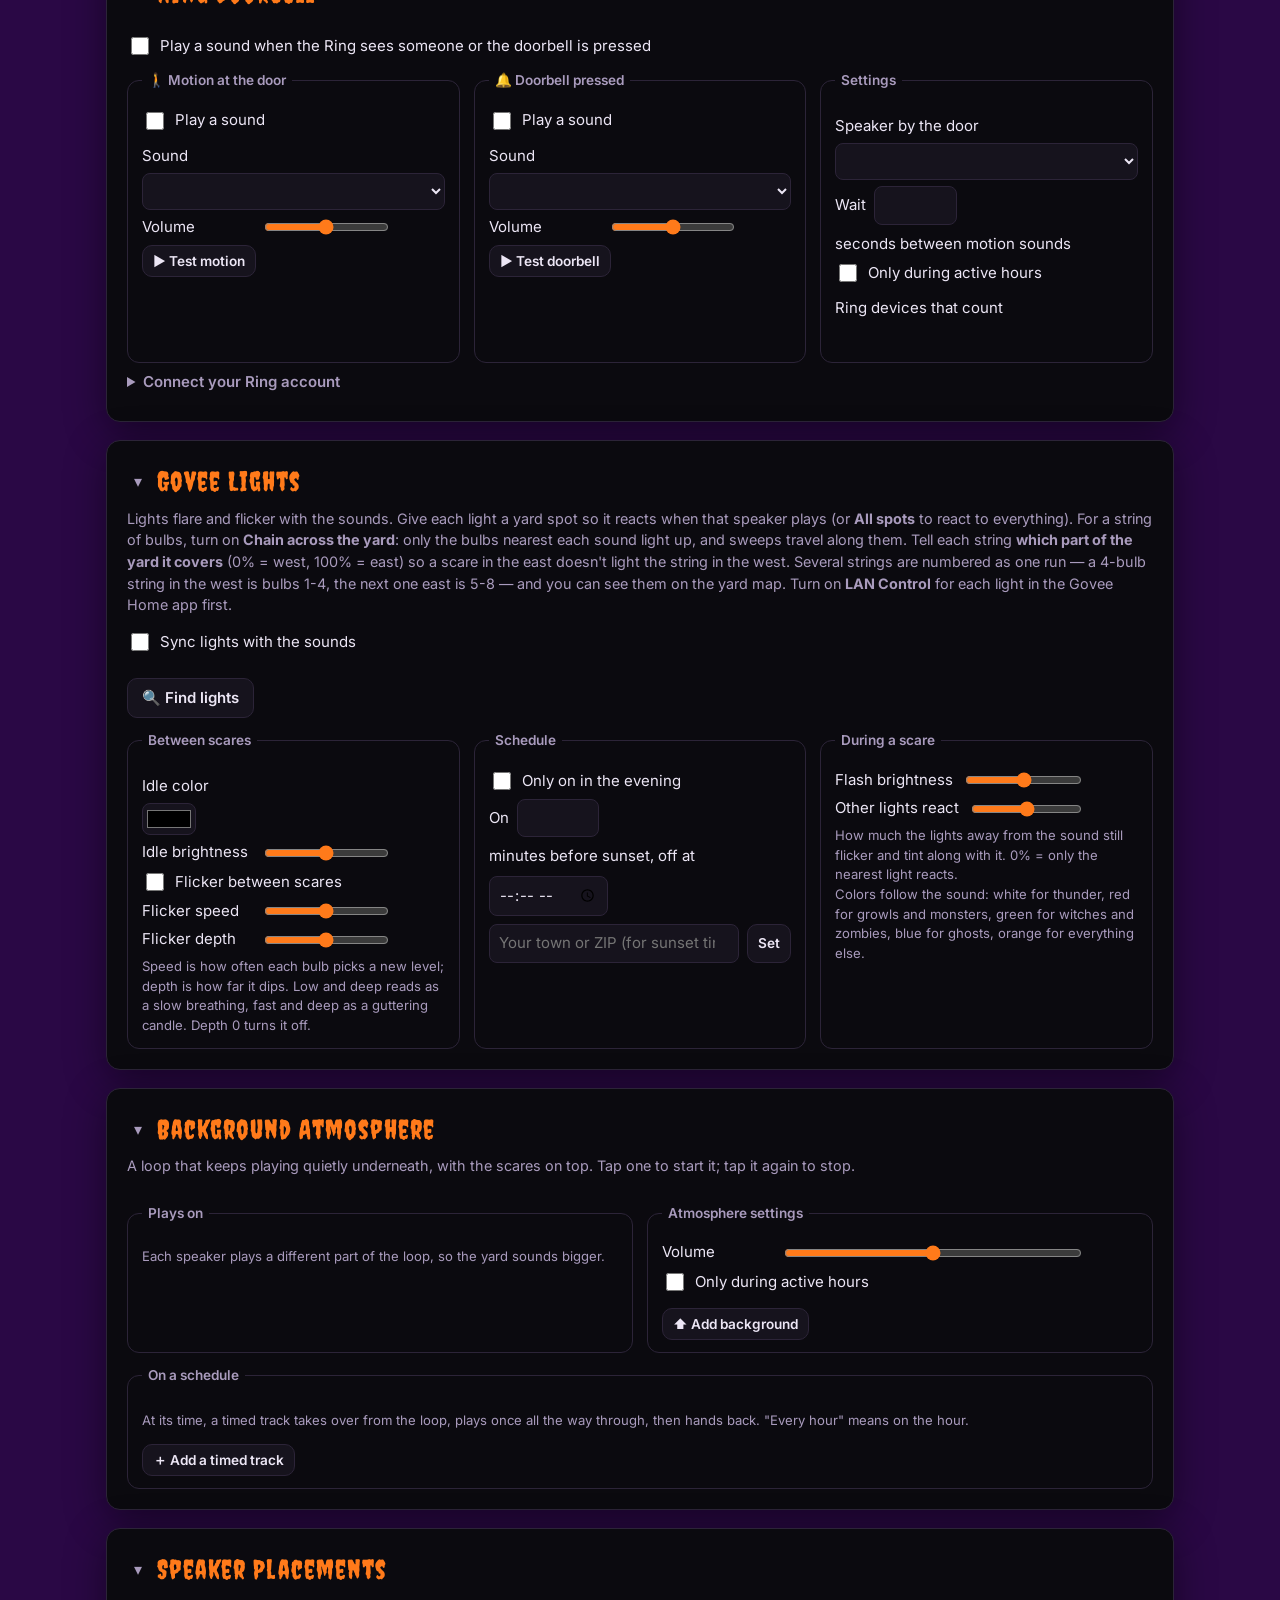
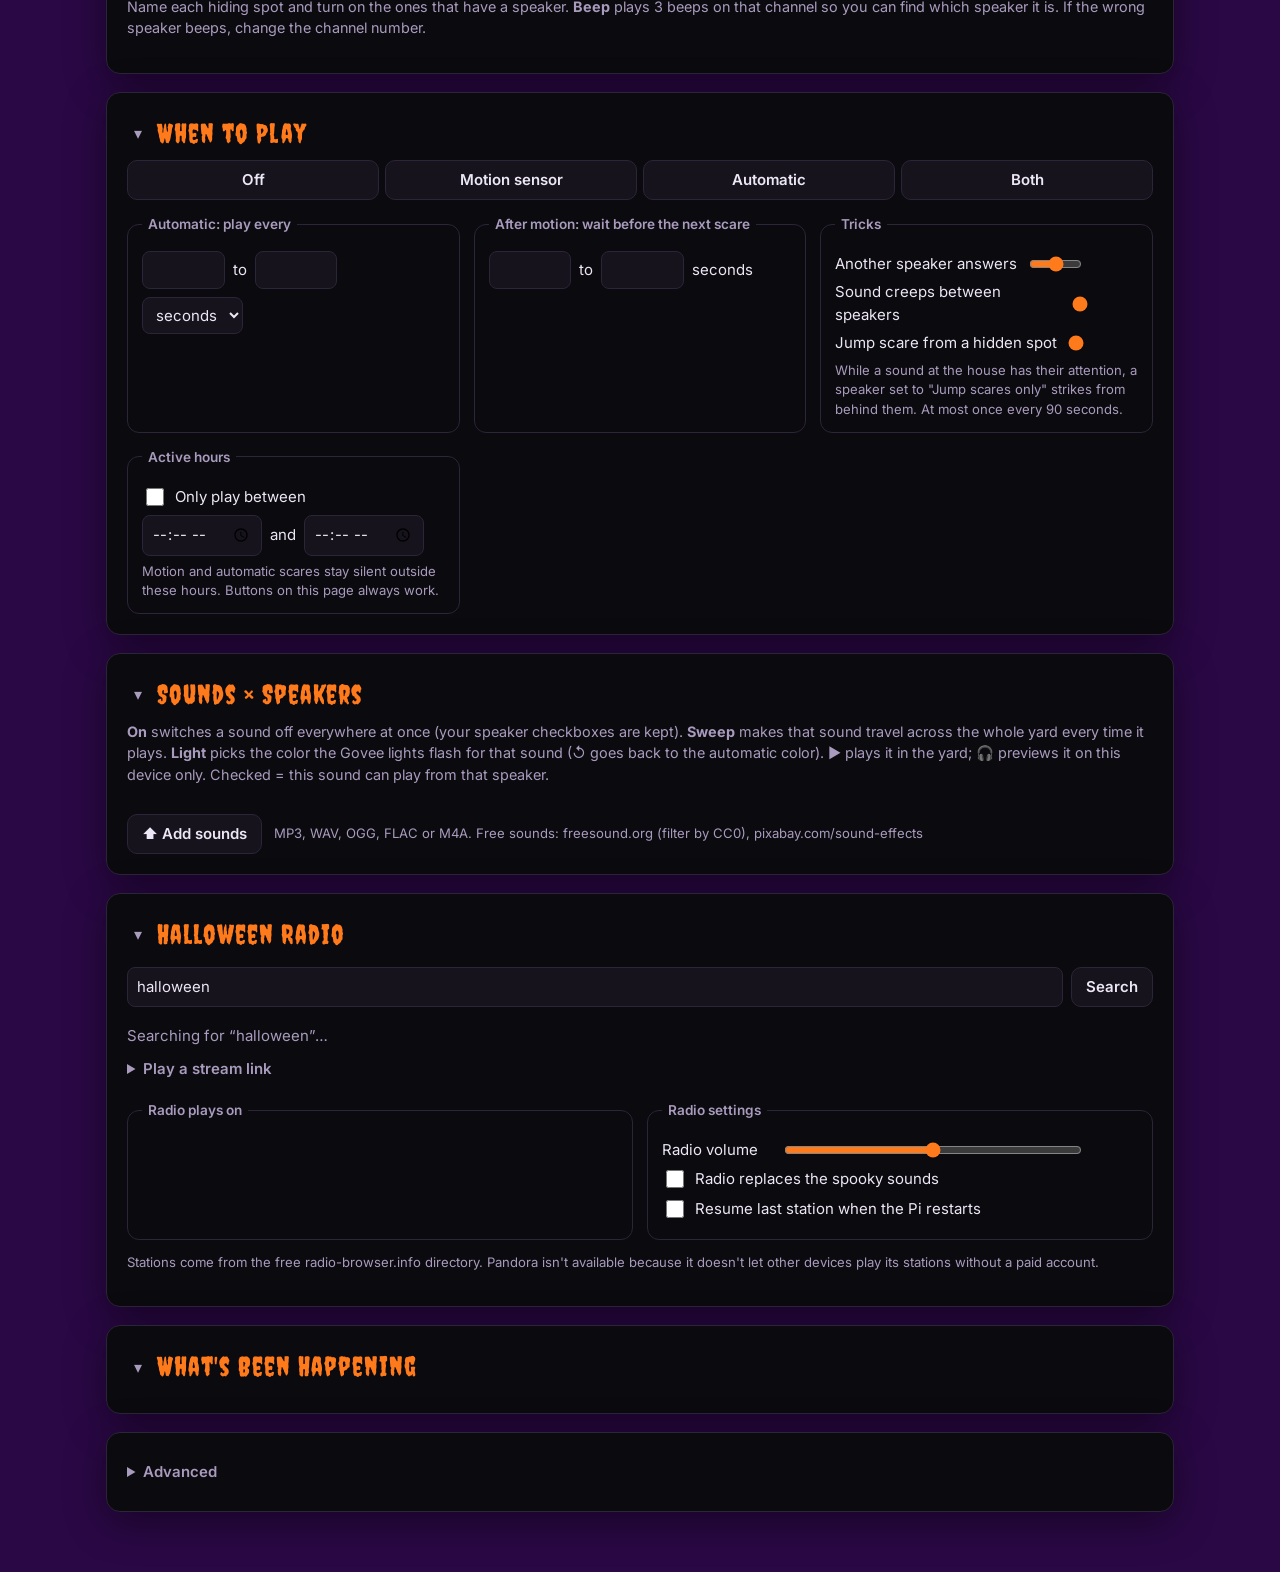
==== commit fc5ef8f6: "Jump scares from a hidden spot, and atmosphere tracks on a timer A speaker set to "Jump scares only"" ====
--- a/static/index.html
+++ b/static/index.html
@@ -198,6 +198,13 @@
         </div>
       </fieldset>
     </div>
+    <fieldset class="radio-settings">
+      <legend>On a schedule</legend>
+      <p class="muted small">At its time, a timed track takes over from the loop, plays once all the way through, then hands back. "Every hour" means on the hour.</p>
+      <div id="atmosSched"></div>
+      <button class="btn small" id="atmosSchedAdd">＋ Add a timed track</button>
+      <div class="muted small" id="atmosSchedNext"></div>
+    </fieldset>
   </section>
 
   <!-- Placements -->
@@ -237,6 +244,8 @@
         <legend>Tricks</legend>
         <label class="slider-row"><span>Another speaker answers</span><input type="range" id="answer" min="0" max="1" step="0.05"><output id="answerOut"></output></label>
         <label class="slider-row"><span>Sound creeps between speakers</span><input type="range" id="creep" min="0" max="1" step="0.05"><output id="creepOut"></output></label>
+        <label class="slider-row"><span>Jump scare from a hidden spot</span><input type="range" id="ambush" min="0" max="1" step="0.05"><output id="ambushOut"></output></label>
+        <div class="muted small">While a sound at the house has their attention, a speaker set to "Jump scares only" strikes from behind them. At most once every 90 seconds.</div>
       </fieldset>
       <fieldset>
         <legend>Active hours</legend>
--- a/static/style.css
+++ b/static/style.css
@@ -229,6 +229,9 @@
 .station .info span { display: block; font-size: .75rem; color: var(--muted); overflow: hidden; text-overflow: ellipsis; white-space: nowrap; }
 details summary { cursor: pointer; color: var(--muted); font-weight: 600; margin: 8px 0; }
 .radio-settings { margin-top: 12px; }
+.sched-row { display: flex; flex-wrap: wrap; align-items: center; gap: 8px; padding: 6px 0; border-bottom: 1px solid var(--line); }
+.sched-row .slider-row { flex: 1 1 220px; margin: 0; }
+.sched-row select { max-width: 100%; }
 
 .save-state { font-size: .82rem; color: var(--slime); opacity: 0; transition: opacity .3s; }
 .save-state.show { opacity: 1; }
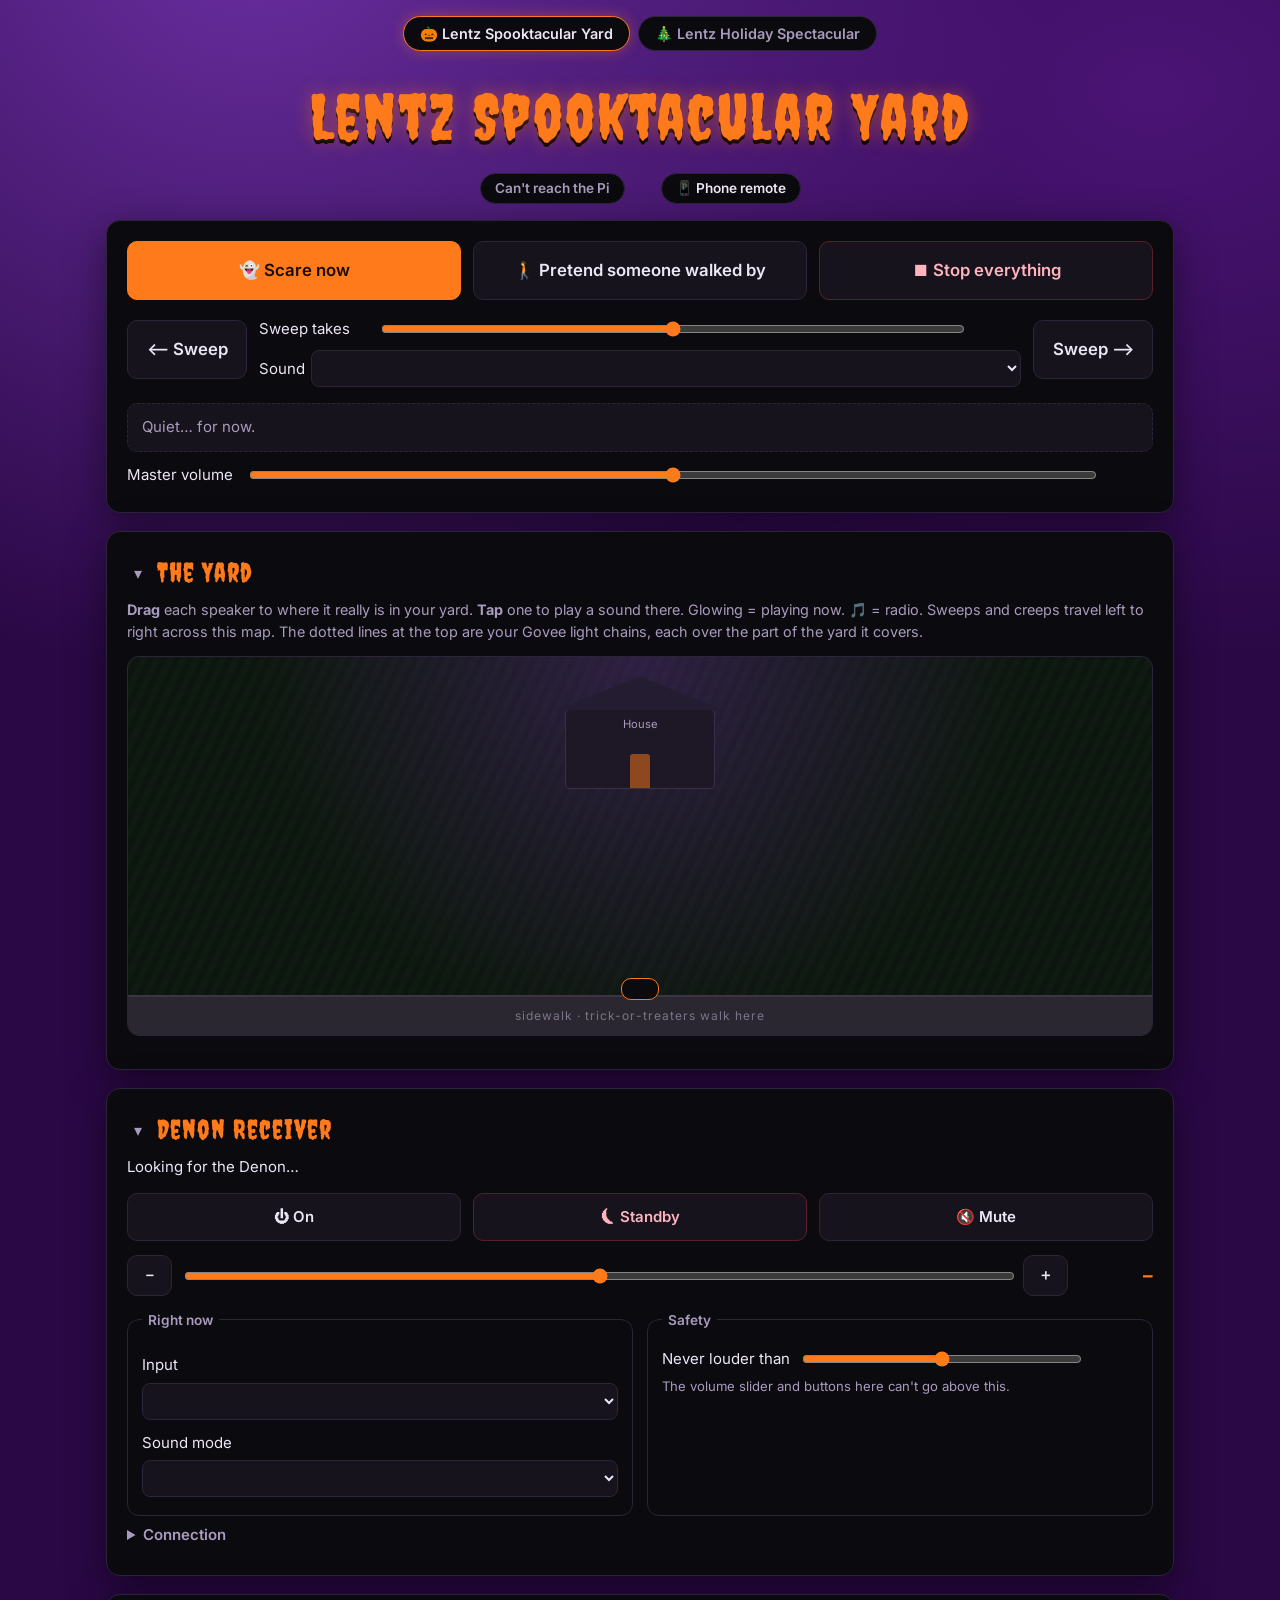
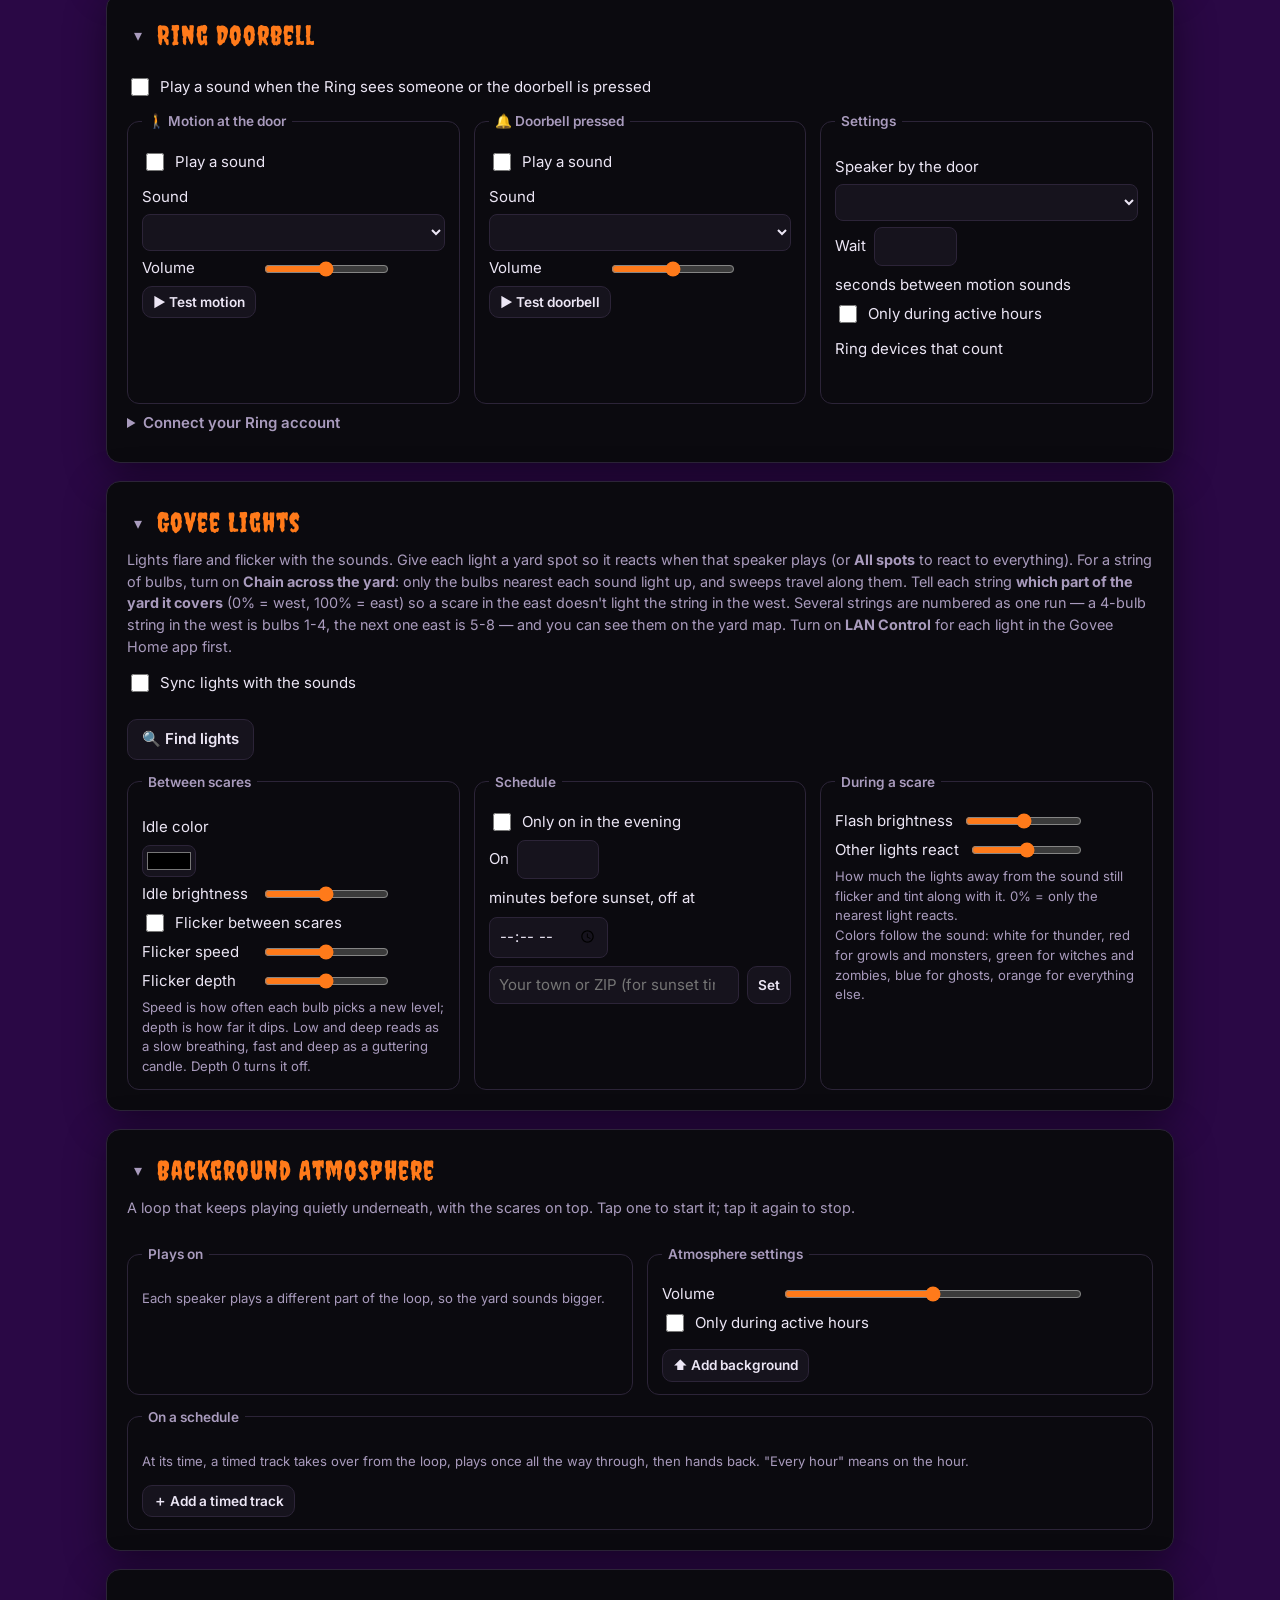
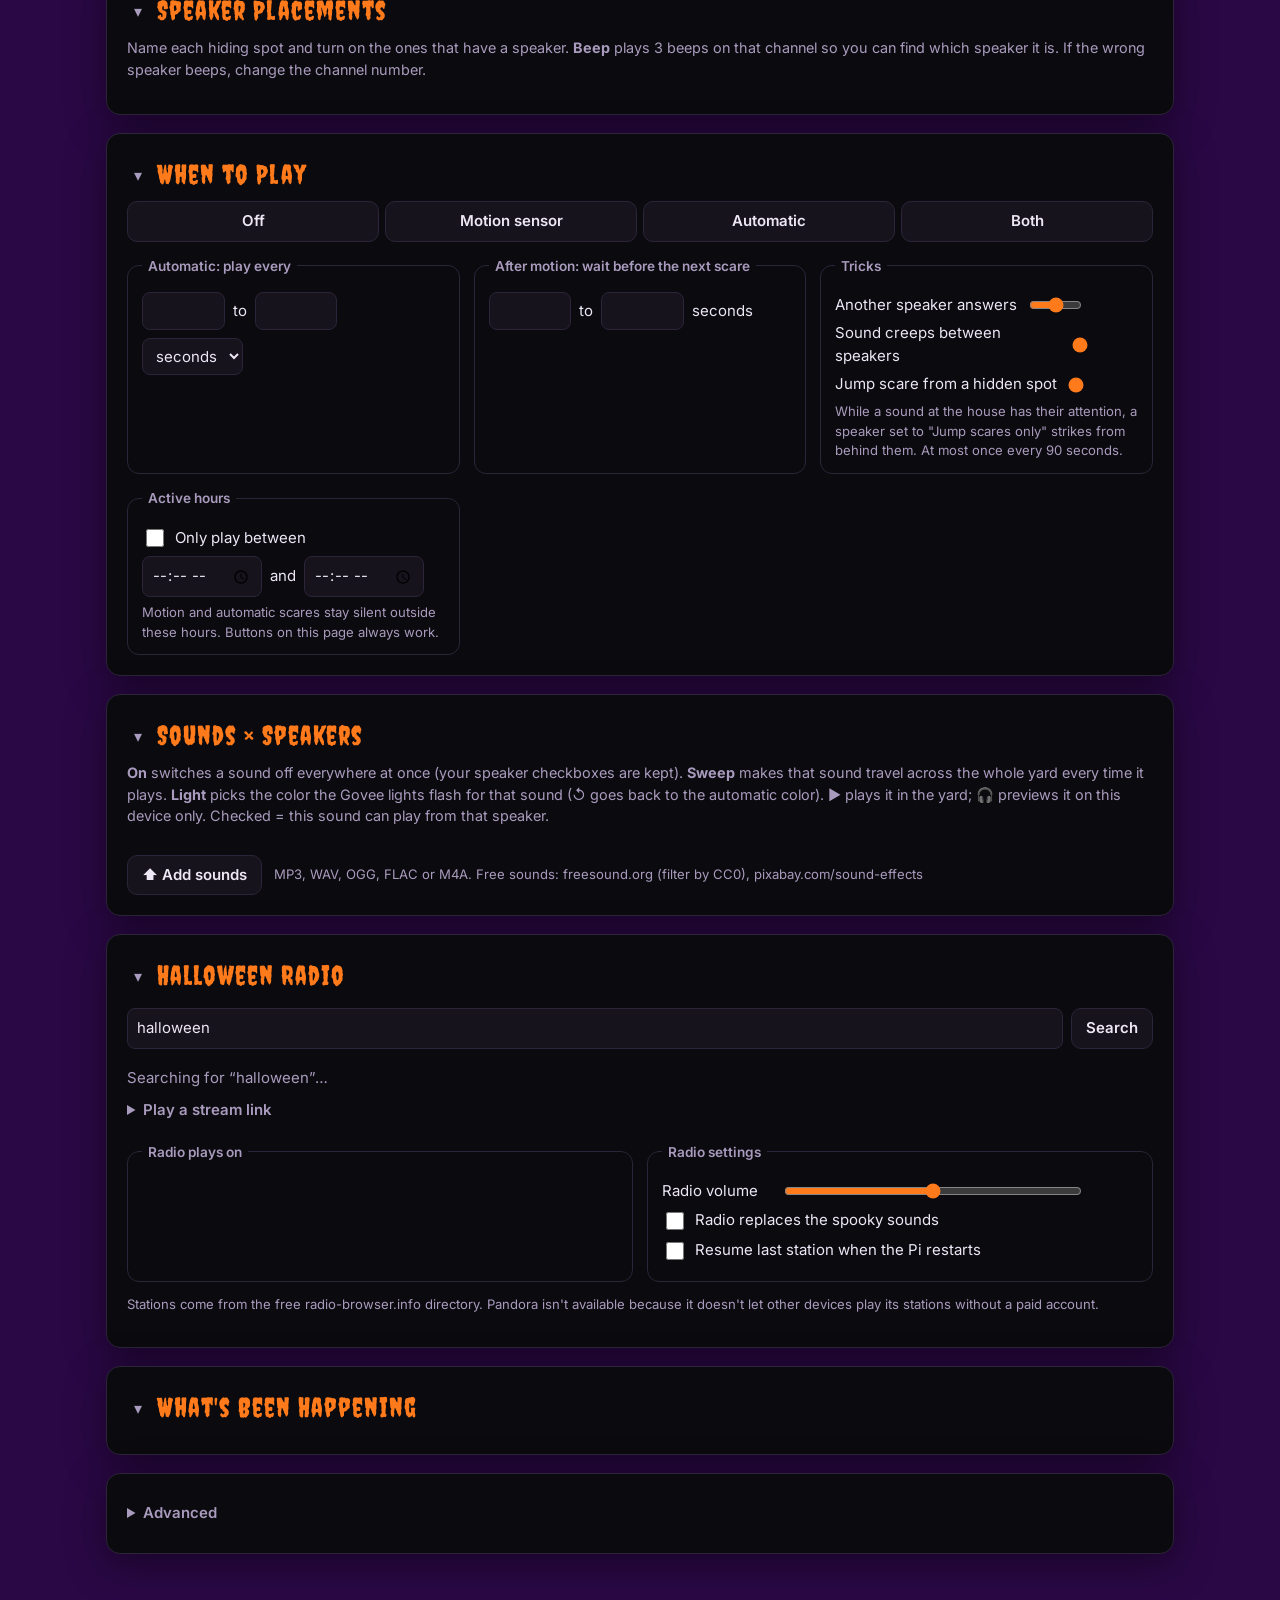
==== commit 06ad5eb2: "Lentz Holiday Spectacular: a Christmas show beside Halloween Tabs at the top switch the live show. C" ====
--- a/static/index.html
+++ b/static/index.html
@@ -1,5 +1,5 @@
 <!doctype html>
-<html lang="en">
+<html lang="en" data-show="halloween">
 <head>
 <meta charset="utf-8">
 <meta name="viewport" content="width=device-width, initial-scale=1">
@@ -18,6 +18,10 @@
 </head>
 <body>
 <header class="top">
+  <nav class="show-tabs" aria-label="Which show">
+    <button data-show="halloween" data-title="Lentz Spooktacular Yard" class="on" aria-current="page">🎃 Lentz Spooktacular Yard</button>
+    <button data-show="christmas" data-title="Lentz Holiday Spectacular">🎄 Lentz Holiday Spectacular</button>
+  </nav>
   <h1>Lentz Spooktacular Yard</h1>
   <div class="status-row">
     <span id="pill" class="pill">Connecting…</span>
--- a/static/style.css
+++ b/static/style.css
@@ -30,6 +30,15 @@
 }
 
 .top { text-align: center; padding: 28px 16px 8px; }
+/* Which show is on: one tab per show, the live one highlighted */
+.show-tabs { display: flex; flex-wrap: wrap; justify-content: center; gap: 8px; margin: -12px auto 18px; max-width: 1100px; }
+.show-tabs button {
+  font: 600 .9rem/1.2 Inter, system-ui, sans-serif; color: var(--muted); cursor: pointer;
+  padding: 8px 16px; border-radius: 999px; background: var(--black); border: 1px solid var(--line);
+}
+.show-tabs button:hover { color: var(--text); border-color: var(--purple-3); }
+.show-tabs button.on { color: var(--text); border-color: var(--pumpkin); box-shadow: 0 0 14px rgba(255, 122, 26, .35); cursor: default; }
+.show-tabs button.busy { opacity: .6; cursor: progress; }
 h1 {
   font-family: Creepster, "Chiller", fantasy;
   font-weight: 400;
